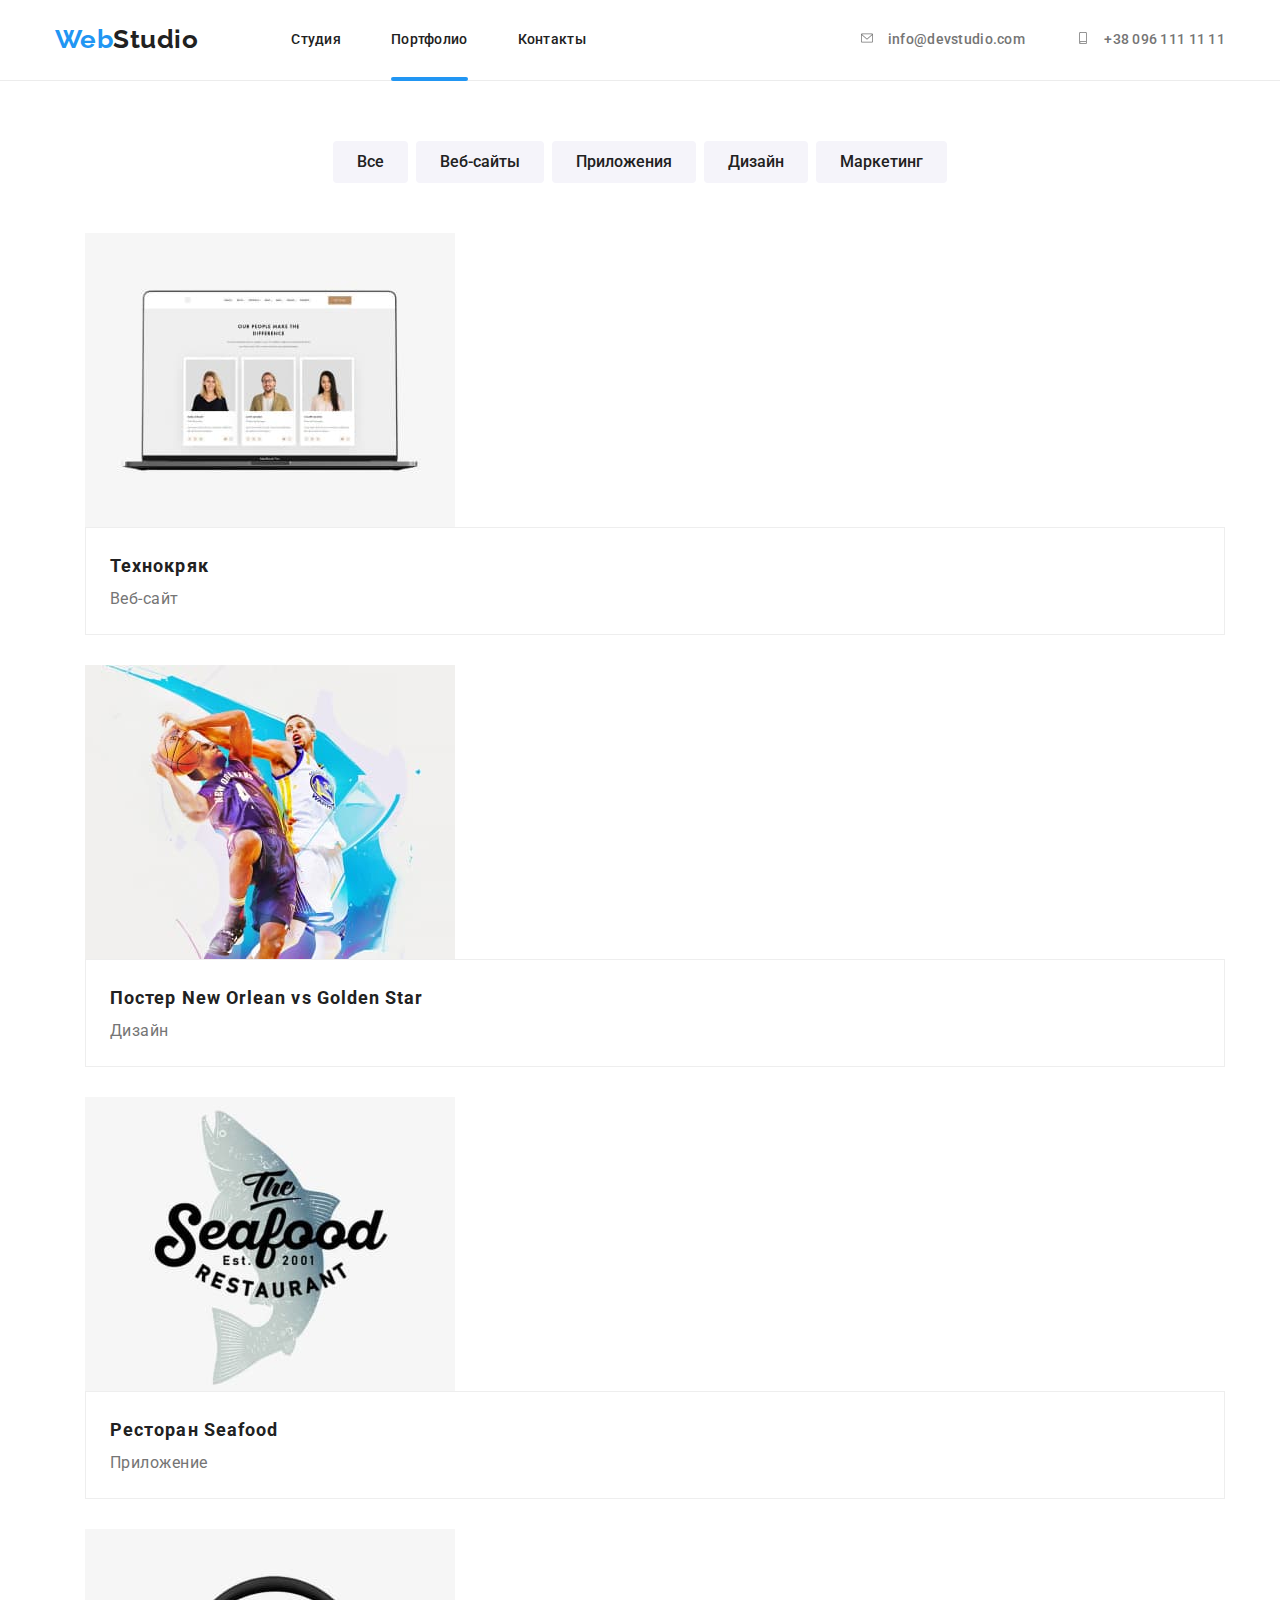
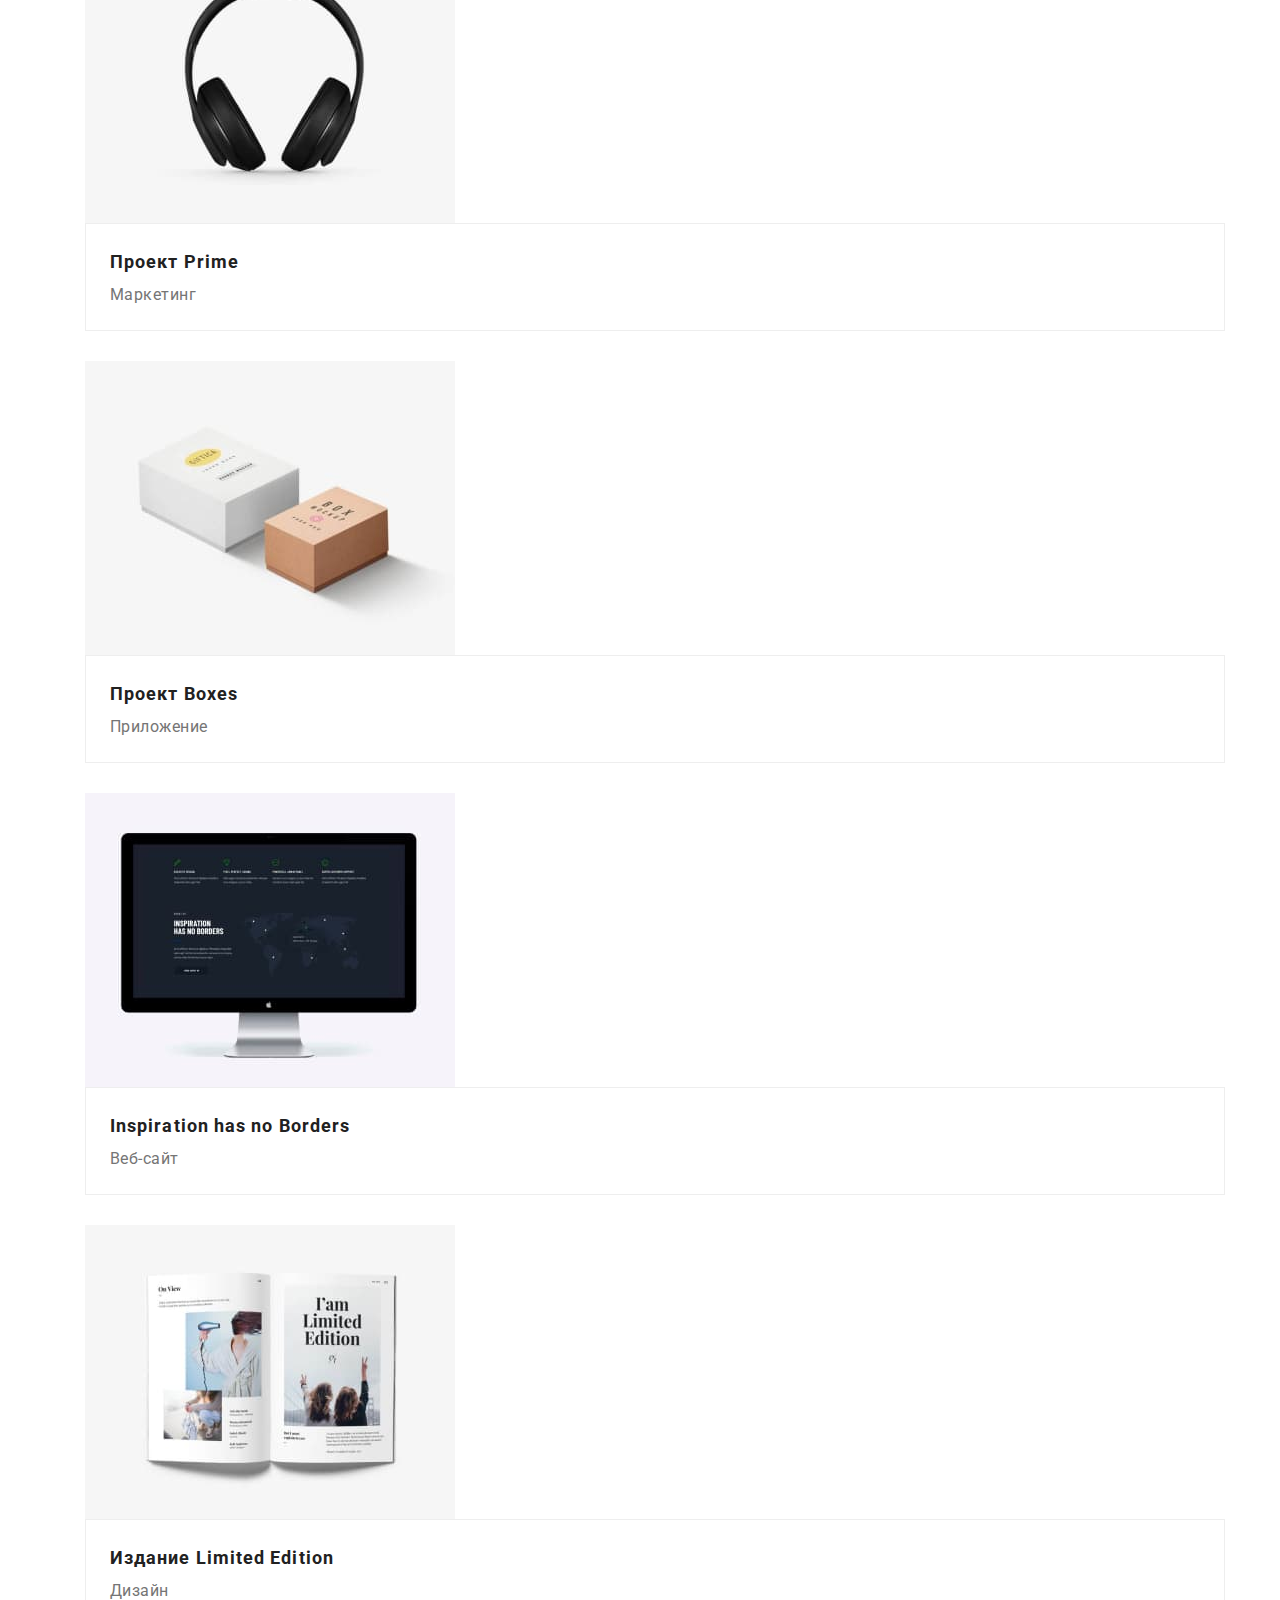
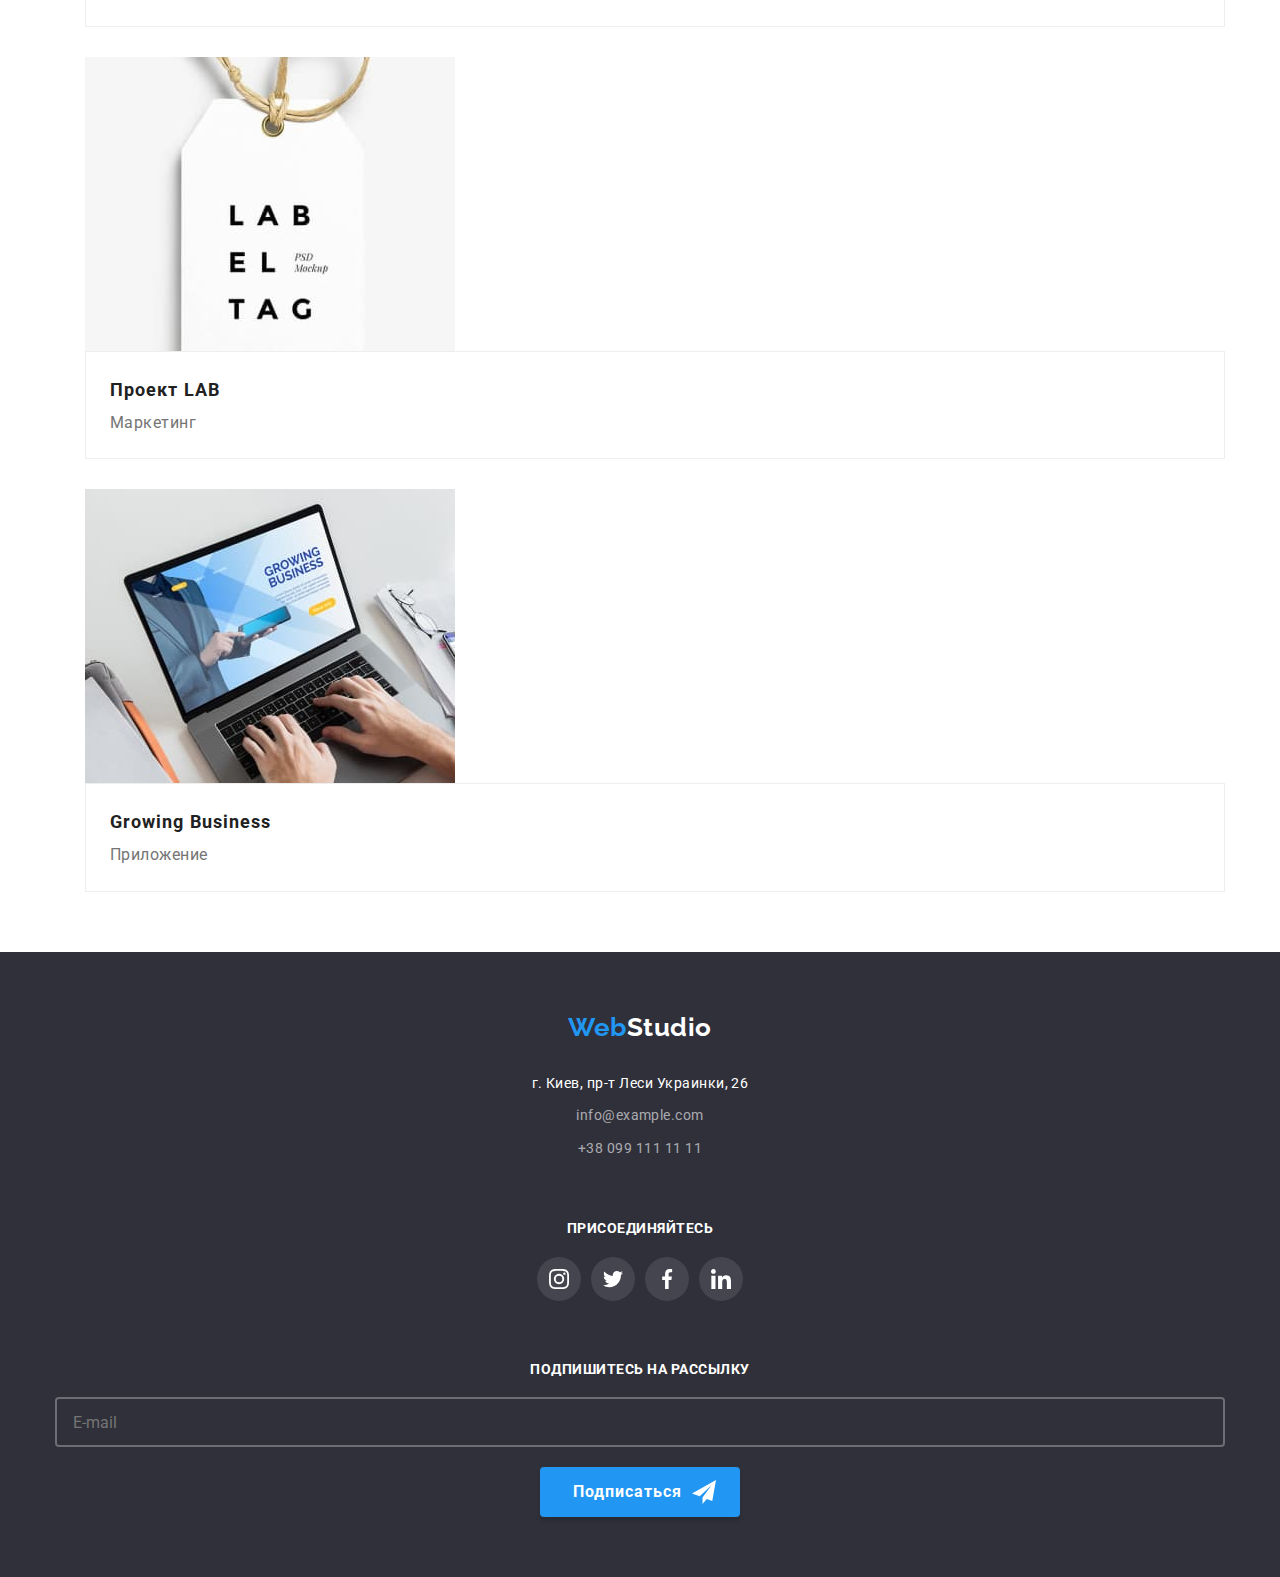
==== portfolio.html @ 8e240210 "Initial commit" ====
<!DOCTYPE html>
<html lang="ru">
  <head>
    <meta charset="UTF-8" />
    <meta http-equiv="X-UA-Compatible" content="IE=edge" />
    <meta name="viewport" content="width=device-width, initial-scale=1.0" />
    <title>Портфолио</title>
    <link
      href="https://fonts.googleapis.com/css2?family=Raleway:wght@700&family=Roboto:wght@400;500;700;900&display=swap"
      rel="stylesheet"
    />
    <link
      rel="stylesheet"
      href="https://cdnjs.cloudflare.com/ajax/libs/modern-normalize/1.1.0/modern-normalize.min.css"
    />
    <link rel="stylesheet" href="./css/main.min.css" />
  </head>
  <body>
    <header class="header">
      <div class="header__container container">
        <nav class="header__nav">
          <a href="index.html" class="logo link"
            ><span class="logo--blue">Web</span>Studio</a
          >
          <ul class="nav-list">
            <li class="nav-list__item">
              <a href="index.html" class="nav-list__link link">Студия</a>
            </li>
            <li class="nav-list__item">
              <a
                href="portfolio.html"
                class="nav-list__link nav-list__link--current link"
                >Портфолио</a
              >
            </li>
            <li class="nav-list__item">
              <a href="" class="nav-list__link link">Контакты</a>
            </li>
          </ul>
        </nav>

        <button class="mobile-menu-open" type="button" data-menu-open>
          <svg
            width="24px"
            height="16px"
            aria-label="Переключатель мобильного меню"
          >
            <use
              class="icon-mobile-nav"
              href="./images/icon.svg#icon-mobile-nav"
            ></use>
          </svg>
        </button>

        <ul class="contact-list">
          <li class="contact-list__item">
            <a href="mailto:info@devstudio.com" class="contact-list__link link">
              <svg class="contact-list__icon" width="16" height="12">
                <use href="./images/icon.svg#icon-envelope"></use>
              </svg>
              info@devstudio.com</a
            >
          </li>
          <li class="contact-list__item">
            <a href="tel:+380961111111" class="contact-list__link link">
              <svg class="contact-list__icon" width="16" height="12">
                <use href="./images/icon.svg#icon-smartphone"></use>
              </svg>
              +38 096 111 11 11</a
            >
          </li>
        </ul>
      </div>

      <div class="mobile-menu" data-menu>
        <div class="container mobile-menu__container">
          <button class="mobile-menu__button-close" data-menu-close>
            <svg class="mobile-menu__icon-close" width="19" height="19">
              <use href="./images/icon.svg#icon-close"></use>
            </svg>
          </button>
          <ul class="mobile-nav-list list">
            <li class="mobile-nav-list__item">
              <a class="mobile-nav-list__link link" href="index.html">Студія</a>
            </li>
            <li class="mobile-nav-list__item">
              <a
                class="mobile-nav-list__link mobile-nav-list__link--current link"
                href="portfolio.html"
                >Портфоліо</a
              >
            </li>
            <li class="mobile-nav-list__item">
              <a class="mobile-nav-list__link link" href="">Контакти</a>
            </li>
          </ul>
          <ul class="mobile-contact-list list">
            <li>
              <a
                class="mobile-contact-list__number link"
                href="tel:+380961111111"
                >+38 096 111 11 11</a
              >
            </li>
            <li>
              <a
                class="mobile-contact-list__mail link"
                href="mailto:info@devstudio.com"
                >info@devstudio.com</a
              >
            </li>
          </ul>
          <ul class="mobile-social-list list">
            <li class="mobile-social-list__item">Instagram</li>
            <li class="mobile-social-list__item">Twitter</li>
            <li class="mobile-social-list__item">Facebook</li>
            <li class="mobile-social-list__item">LinkedIn</li>
          </ul>
        </div>
      </div>
    </header>

    <main>
      <section class="main section">
        <!--Кнопки под футером-->
        <div class="container">
          <ul class="button-list list">
            <li class="button-list__item">
              <button type="button" class="button-list__button">Все</button>
            </li>
            <li class="button-list__item">
              <button type="button" class="button-list__button">
                Веб-сайты
              </button>
            </li>
            <li class="button-list__item">
              <button type="button" class="button-list__button">
                Приложения
              </button>
            </li>
            <li class="button-list__item">
              <button type="button" class="button-list__button">Дизайн</button>
            </li>
            <li class="button-list__item">
              <button type="button" class="button-list__button">
                Маркетинг
              </button>
            </li>
          </ul>
        </div>

        <!-- Портфолио -->
        <div class="container">
          <ul class="work-list list">
            <li class="work-list__item">
              <article class="card">
                <div class="card__thumb">
                  <picture>
                    <source
                      srcset="
                        images/desktop/portfolio-card-set/technokryak/technokryak-370.jpg    1x,
                        images/desktop/portfolio-card-set/technokryak/technokryak-370@2x.jpg 2x
                      "
                      media="(min-width: 1200px)"
                    />

                    <source
                      srcset="
                        images/tablet/portfolio-card-set/technokryak/technokryak-354.jpg    1x,
                        images/tablet/portfolio-card-set/technokryak/technokryak-354@2x.jpg 2x
                      "
                      media="(min-width: 768px)"
                    />

                    <source
                      srcset="
                        images/mobile/portfolio-card-set/technokryak/technokryak-450.jpg    1x,
                        images/mobile/portfolio-card-set/technokryak/technokryak-450@2x.jpg 2x
                      "
                      media="(max-width: 767px)"
                    />

                    <img
                      src="images/mobile/portfolio-card-set/technokryak/technokryak-450.jpg"
                      alt="вебсайт технокряк"
                    />
                  </picture>
                  <div class="card__overlay">
                    <p class="card__overlay-text">
                      Ресурс предлагает комплексные предложения с разным уровнем
                      функционала и сервисов. Все это позволит посетителю
                      получить исчерпывающие сведения о компании или частном
                      лице.
                    </p>
                  </div>
                </div>

                <div class="card-content">
                  <h2 class="card-content__title">Технокряк</h2>
                  <p class="card-content__text">Веб-сайт</p>
                </div>
              </article>
            </li>

            <li class="work-list__item">
              <article class="card">
                <div class="card__thumb">
                  <picture>
                    <source
                      srcset="
                        images/desktop/portfolio-card-set/poster-new-orlean/poster-new-orlean-370.jpg    1x,
                        images/desktop/portfolio-card-set/poster-new-orlean/poster-new-orlean-370@2x.jpg 2x
                      "
                      media="(min-width: 1200px)"
                    />

                    <source
                      srcset="
                        images/tablet/portfolio-card-set/poster-new-orlean/poster-new-orlean-354.jpg    1x,
                        images/tablet/portfolio-card-set/poster-new-orlean/poster-new-orlean-354@2x.jpg 2x
                      "
                      media="(min-width: 768px)"
                    />

                    <source
                      srcset="
                        images/mobile/portfolio-card-set/poster-new-orlean/poster-new-orlean-450.jpg    1x,
                        images/mobile/portfolio-card-set/poster-new-orlean/poster-new-orlean-450@2x.jpg 2x
                      "
                      media="(max-width: 767px)"
                    />

                    <img
                      src="images/mobile/portfolio-card-set/poster-new-orlean/poster-new-orlean-450.jpg"
                      alt=""
                    />
                  </picture>
                  <div class="card__overlay">
                    <p class="card__overlay-text">
                      Ресурс предлагает комплексные предложения с разным уровнем
                      функционала и сервисов. Все это позволит посетителю
                      получить исчерпывающие сведения о компании или частном
                      лице.
                    </p>
                  </div>
                </div>
                <div class="card-content">
                  <h2 class="card-content__title">
                    Постер New Orlean vs Golden Star
                  </h2>
                  <p class="card-content__text">Дизайн</p>
                </div>
              </article>
            </li>

            <li class="work-list__item">
              <article class="card">
                <div class="card__thumb">
                  <picture>
                    <source
                      srcset="
                        images/desktop/portfolio-card-set/seafood/seafood-370.jpg    1x,
                        images/desktop/portfolio-card-set/seafood/seafood-370@2x.jpg 2x
                      "
                      media="(min-width: 1200px)"
                    />

                    <source
                      srcset="
                        images/tablet/portfolio-card-set/seafood/seafood-354.jpg    1x,
                        images/tablet/portfolio-card-set/seafood/seafood-354@2x.jpg 2x
                      "
                      media="(min-width: 768px)"
                    />

                    <source
                      srcset="
                        images/mobile/portfolio-card-set/seafood/seafood-450.jpg    1x,
                        images/mobile/portfolio-card-set/seafood/seafood-450@2x.jpg 2x
                      "
                      media="(max-width: 767px)"
                    />

                    <img
                      src="images/mobile/portfolio-card-set/seafood/seafood-450.jpg"
                      alt=""
                    />
                  </picture>
                  <div class="card__overlay">
                    <p class="card__overlay-text">
                      Ресурс предлагает комплексные предложения с разным уровнем
                      функционала и сервисов. Все это позволит посетителю
                      получить исчерпывающие сведения о компании или частном
                      лице.
                    </p>
                  </div>
                </div>
                <div class="card-content">
                  <h2 class="card-content__title">Ресторан Seafood</h2>
                  <p class="card-content__text">Приложение</p>
                </div>
              </article>
            </li>

            <li class="work-list__item">
              <article class="card">
                <div class="card__thumb">
                  <picture>
                    <source
                      srcset="
                        images/desktop/portfolio-card-set/prime/prime-370.jpg    1x,
                        images/desktop/portfolio-card-set/prime/prime-370@2x.jpg 2x
                      "
                      media="(min-width: 1200px)"
                    />

                    <source
                      srcset="
                        images/tablet/portfolio-card-set/prime/prime-354.jpg    1x,
                        images/tablet/portfolio-card-set/prime/prime-354@2x.jpg 2x
                      "
                      media="(min-width: 768px)"
                    />

                    <source
                      srcset="
                        images/mobile/portfolio-card-set/prime/prime-450.jpg    1x,
                        images/mobile/portfolio-card-set/prime/prime-450@2x.jpg 2x
                      "
                      media="(max-width: 767px)"
                    />

                    <img
                      src="images/mobile/portfolio-card-set/prime/prime-450.jpg"
                      alt=""
                    />
                  </picture>
                  <div class="card__overlay">
                    <p class="card__overlay-text">
                      Ресурс предлагает комплексные предложения с разным уровнем
                      функционала и сервисов. Все это позволит посетителю
                      получить исчерпывающие сведения о компании или частном
                      лице.
                    </p>
                  </div>
                </div>
                <div class="card-content">
                  <h2 class="card-content__title">Проект Prime</h2>
                  <p class="card-content__text">Маркетинг</p>
                </div>
              </article>
            </li>

            <li class="work-list__item">
              <article class="card">
                <div class="card__thumb">
                  <picture>
                    <source
                      srcset="
                        images/desktop/portfolio-card-set/boxes/boxes-370.jpg    1x,
                        images/desktop/portfolio-card-set/boxes/boxes-370@2x.jpg 2x
                      "
                      media="(min-width: 1200px)"
                    />

                    <source
                      srcset="
                        images/tablet/portfolio-card-set/boxes/boxes-354.jpg    1x,
                        images/tablet/portfolio-card-set/boxes/boxes-354@2x.jpg 2x
                      "
                      media="(min-width: 768px)"
                    />

                    <source
                      srcset="
                        images/mobile/portfolio-card-set/boxes/boxes-450.jpg    1x,
                        images/mobile/portfolio-card-set/boxes/boxes-450@2x.jpg 2x
                      "
                      media="(max-width: 767px)"
                    />

                    <img
                      src="images/mobile/portfolio-card-set/boxes/boxes-450.jpg"
                      alt=""
                    />
                  </picture>
                  <div class="card__overlay">
                    <p class="card__overlay-text">
                      Ресурс предлагает комплексные предложения с разным уровнем
                      функционала и сервисов. Все это позволит посетителю
                      получить исчерпывающие сведения о компании или частном
                      лице.
                    </p>
                  </div>
                </div>
                <div class="card-content">
                  <h2 class="card-content__title">Проект Boxes</h2>
                  <p class="card-content__text">Приложение</p>
                </div>
              </article>
            </li>

            <li class="work-list__item">
              <article class="card">
                <div class="card__thumb">
                  <picture>
                    <source
                      srcset="
                        images/desktop/portfolio-card-set/inspiration/inspiration-370.jpg    1x,
                        images/desktop/portfolio-card-set/inspiration/inspiration-370@2x.jpg 2x
                      "
                      media="(min-width: 1200px)"
                    />

                    <source
                      srcset="
                        images/tablet/portfolio-card-set/inspiration/inspiration-354.jpg    1x,
                        images/tablet/portfolio-card-set/inspiration/inspiration-354@2x.jpg 2x
                      "
                      media="(min-width: 768px)"
                    />

                    <source
                      srcset="
                        images/mobile/portfolio-card-set/inspiration/inspiration-450.jpg    1x,
                        images/mobile/portfolio-card-set/inspiration/inspiration-450@2x.jpg 2x
                      "
                      media="(max-width: 767px)"
                    />

                    <img
                      src="images/mobile/portfolio-card-set/inspiration/inspiration-450.jpg"
                      alt=""
                    />
                  </picture>
                  <div class="card__overlay">
                    <p class="card__overlay-text">
                      Ресурс предлагает комплексные предложения с разным уровнем
                      функционала и сервисов. Все это позволит посетителю
                      получить исчерпывающие сведения о компании или частном
                      лице.
                    </p>
                  </div>
                </div>
                <div class="card-content">
                  <h2 class="card-content__title">
                    Inspiration has no Borders
                  </h2>
                  <p class="card-content__text">Веб-сайт</p>
                </div>
              </article>
            </li>

            <li class="work-list__item">
              <article class="card">
                <div class="card__thumb">
                  <picture>
                    <source
                      srcset="
                        images/desktop/portfolio-card-set/limited-edition/limited-edition-370.jpg    1x,
                        images/desktop/portfolio-card-set/limited-edition/limited-edition-370@2x.jpg 2x
                      "
                      media="(min-width: 1200px)"
                    />

                    <source
                      srcset="
                        images/tablet/portfolio-card-set/limited-edition/limited-edition-354.jpg    1x,
                        images/tablet/portfolio-card-set/limited-edition/limited-edition-354@2x.jpg 2x
                      "
                      media="(min-width: 768px)"
                    />

                    <source
                      srcset="
                        images/mobile/portfolio-card-set/limited-edition/limited-edition-450.jpg    1x,
                        images/mobile/portfolio-card-set/limited-edition/limited-edition-450@2x.jpg 2x
                      "
                      media="(max-width: 767px)"
                    />

                    <img
                      src="images/mobile/portfolio-card-set/limited-edition/limited-edition-450.jpg"
                      alt=""
                    />
                  </picture>
                  <div class="card__overlay">
                    <p class="card__overlay-text">
                      Ресурс предлагает комплексные предложения с разным уровнем
                      функционала и сервисов. Все это позволит посетителю
                      получить исчерпывающие сведения о компании или частном
                      лице.
                    </p>
                  </div>
                </div>
                <div class="card-content">
                  <h2 class="card-content__title">Издание Limited Edition</h2>
                  <p class="card-content__text">Дизайн</p>
                </div>
              </article>
            </li>

            <li class="work-list__item">
              <article class="card">
                <div class="card__thumb">
                  <picture>
                    <source
                      srcset="
                        images/desktop/portfolio-card-set/lab/lab-370.jpg    1x,
                        images/desktop/portfolio-card-set/lab/lab-370@2x.jpg 2x
                      "
                      media="(min-width: 1200px)"
                    />

                    <source
                      srcset="
                        images/tablet/portfolio-card-set/lab/lab-354.jpg    1x,
                        images/tablet/portfolio-card-set/lab/lab-354@2x.jpg 2x
                      "
                      media="(min-width: 768px)"
                    />

                    <source
                      srcset="
                        images/mobile/portfolio-card-set/lab/lab-450.jpg    1x,
                        images/mobile/portfolio-card-set/lab/lab-450@2x.jpg 2x
                      "
                      media="(max-width: 767px)"
                    />

                    <img
                      src="images/mobile/portfolio-card-set/lab/lab-450.jpg"
                      alt=""
                    />
                  </picture>
                  <div class="card__overlay">
                    <p class="card__overlay-text">
                      Ресурс предлагает комплексные предложения с разным уровнем
                      функционала и сервисов. Все это позволит посетителю
                      получить исчерпывающие сведения о компании или частном
                      лице.
                    </p>
                  </div>
                </div>
                <div class="card-content">
                  <h2 class="card-content__title">Проект LAB</h2>
                  <p class="card-content__text">Маркетинг</p>
                </div>
              </article>
            </li>

            <li class="work-list__item">
              <article class="card">
                <div class="card__thumb">
                  <picture>
                    <source
                      srcset="
                        images/desktop/portfolio-card-set/growing-business/growing-business-370.jpg    1x,
                        images/desktop/portfolio-card-set/growing-business/growing-business-370@2x.jpg 2x
                      "
                      media="(min-width: 1200px)"
                    />

                    <source
                      srcset="
                        images/tablet/portfolio-card-set/growing-business/growing-business-354.jpg    1x,
                        images/tablet/portfolio-card-set/growing-business/growing-business-354@2x.jpg 2x
                      "
                      media="(min-width: 768px)"
                    />

                    <source
                      srcset="
                        images/mobile/portfolio-card-set/growing-business/growing-business-450.jpg    1x,
                        images/mobile/portfolio-card-set/growing-business/growing-business-450@2x.jpg 2x
                      "
                      media="(max-width: 767px)"
                    />

                    <img
                      src="images/mobile/portfolio-card-set/growing-business/growing-business-450.jpg"
                      alt=""
                    />
                  </picture>
                  <div class="card__overlay">
                    <p class="card__overlay-text">
                      Ресурс предлагает комплексные предложения с разным уровнем
                      функционала и сервисов. Все это позволит посетителю
                      получить исчерпывающие сведения о компании или частном
                      лице.
                    </p>
                  </div>
                </div>
                <div class="card-content">
                  <h2 class="card-content__title">Growing Business</h2>
                  <p class="card-content__text">Приложение</p>
                </div>
              </article>
            </li>
          </ul>
        </div>
      </section>
    </main>

    <footer class="footer">
      <div class="container">
        <address class="adr">
          <ul class="footer-list">
            <li class="footer-list__item">
              <a href="index.html" class="logo logo--footer link"
                ><span class="logo--blue">Web</span>Studio</a
              >
            </li>
            <li class="footer-list__item">
              <a
                href="https://goo.gl/maps/AY5JssXBydzWgsubA"
                class="footer-list__address link"
                >г. Киев, пр-т Леси Украинки, 26</a
              >
            </li>
            <li class="footer-list__item">
              <a
                href="mailto:info@example.com"
                class="footer-list__contacts link"
                >info@example.com</a
              >
            </li>
            <li class="footer-list__item">
              <a href="tel:+380991111111" class="footer-list__contacts link"
                >+38 099 111 11 11</a
              >
            </li>
          </ul>
        </address>
        <div class="footer-social">
          <h2 class="footer-social__title">присоединяйтесь</h2>
          <ul class="footer-social__list">
            <li class="footer-social__item">
              <a href="" class="footer-social__bg">
                <svg class="footer-social__icon" width="20" height="20">
                  <use href="./images/icon.svg#icon-instagram"></use>
                </svg>
              </a>
            </li>

            <li class="footer-social__item">
              <a href="" class="footer-social__bg">
                <svg class="footer-social__icon" width="20" height="20">
                  <use href="./images/icon.svg#icon-twitter"></use>
                </svg>
              </a>
            </li>

            <li class="footer-social__item">
              <a href="" class="footer-social__bg">
                <svg class="footer-social__icon" width="20" height="20">
                  <use href="./images/icon.svg#icon-facebook"></use>
                </svg>
              </a>
            </li>

            <li class="footer-social__item">
              <a href="" class="footer-social__bg">
                <svg class="footer-social__icon" width="20" height="20">
                  <use href="./images/icon.svg#icon-linkedin"></use>
                </svg>
              </a>
            </li>
          </ul>
        </div>
        <div>
          <form class="footer-form">
            <label class="footer-form__label" for="mail"
              >Подпишитесь на рассылку</label
            >
            <input
              class="footer-form__input"
              type="email"
              name="mail"
              id="mail"
              placeholder="E-mail"
            />
            <button class="button" type="submit">
              Подписаться
              <svg class="button__icon-send" width="24" height="24">
                <use href="./images/icon.svg#icon-send"></use>
              </svg>
            </button>
          </form>
        </div>
      </div>
    </footer>
    <script src="./js/mobile-menu.js"></script>
  </body>
</html>
---- css/main.min.css ----
:root{--primary-text-color: #212121;--second-text-color: #757575;--accent-color: #2196f3;--white: #ffffff;--secondary-bgc: #f5f4fa;--third-bgc: #2f303a;--card-set-gap: 30px;--main-font: "Roboto";--secondary-font: "Raleway" }body{font-family:"Roboto",sans-serif;color:var(--primary-text-color);letter-spacing:.03em}h1,h2,h3,h4,h5,h6,p,div{margin:0;padding:0}ul{list-style:none;margin:0;padding:0}img{display:block;max-width:100%}.link{text-decoration:none;color:var(--primary-text-color)}.current{color:var(--accent-color)}.button{cursor:pointer}.section{padding-top:60px;padding-bottom:60px}.container{padding-left:15px;padding-right:15px;margin-left:auto;margin-right:auto}@media screen and (min-width: 480px){.container{width:480px}}@media screen and (min-width: 768px){.container{width:768px}}@media screen and (min-width: 1200px){.container{width:1200px}}.logo{padding-top:24px;padding-bottom:25px;font-family:var(--secondary-font);font-weight:700;font-size:26px;line-height:1.19;font-style:normal;color:var(--primary-text-color)}.logo--blue{color:var(--accent-color)}.logo--footer{display:block;padding:0;margin-bottom:20px;color:var(--white)}.header{border-bottom:1px solid #ececec}.header__container{display:flex;align-items:center;justify-content:space-between}.mobile-menu-open{display:inline-flex;align-items:center;justify-content:center;width:40px;height:40px;margin:0;padding:0;border:none;background-color:rgba(0,0,0,0)}@media screen and (max-width: 767px){.nav-list{display:none}.contact-list{display:none}.header{padding-top:16px;padding-bottom:16px}}@media screen and (min-width: 768px){.mobile-menu-open{display:none}.header__nav{display:flex;align-items:center}.nav-list{display:flex;margin-left:88px}.nav-list__item{position:relative}.nav-list__item:not(:last-child){margin-right:50px}.nav-list__link{display:block;padding-top:32px;padding-bottom:32px;font-weight:500;font-size:14px;line-height:1.14;letter-spacing:.02em;transition:color 250ms cubic-bezier(0.4, 0, 0.2, 1)}.nav-list__link:hover,.nav-list__link:focus{color:var(--accent-color)}.nav-list__link--current::after{position:absolute;display:block;content:"";width:100%;height:4px;border-radius:2px;background-color:var(--accent-color);bottom:-1px}.contact-list__item:not(:last-child){margin-bottom:10px}.contact-list__icon{margin-right:8px;fill:var(--second-text-color);transition:fill 250ms cubic-bezier(0.4, 0, 0.2, 1)}.contact-list__link:hover .contact-list__icon,.contact-list__link:focus .contact-list__icon{fill:var(--accent-color)}.contact-list__link{font-weight:500;font-size:14px;line-height:1.14;letter-spacing:.02em;color:var(--second-text-color);transition:color 250ms cubic-bezier(0.4, 0, 0.2, 1)}.contact-list__link.contact-list__link:hover,.contact-list__link.contact-list__link:focus{color:var(--accent-color)}}@media screen and (min-width: 1200px){.nav-list{margin-left:93px}.contact-list{display:flex;margin-left:auto}.contact-list__item{display:flex;align-items:center}.contact-list__item:not(:last-child){margin-bottom:0;margin-right:50px}.contact-list__icon{margin-right:10px}.contact-list__link{padding-top:32px;padding-bottom:32px}}.mobile-menu{position:fixed;top:0;left:0;z-index:10000;width:100%;height:100%;background-color:#fff;opacity:0;visibility:hidden;pointer-events:none;transition:opacity 250ms linear,visibility 250ms linear}.mobile-menu.is-open{opacity:1;visibility:visible;pointer-events:auto}.mobile-menu__container{position:relative;padding:48px 40px}.mobile-menu__button-close{position:absolute;top:14px;right:15px;width:40px;height:40px;margin:0;padding:0;border:none;background-color:rgba(0,0,0,0)}.mobile-menu__icon-close{fill:#212121;transition:fill 250ms linear}.mobile-menu__icon-close:hover,.mobile-menu__icon-close:focus{fill:#2196f3}.mobile-nav-list{margin-bottom:306px}.mobile-nav-list__item:not(:last-child){margin-bottom:32px}.mobile-nav-list__link{font-weight:500;font-size:40px;line-height:47px;letter-spacing:.02em;color:#212121;transition:color 250ms linear}.mobile-nav-list__link:hover,.mobile-nav-list__link:focus{color:#2196f3}.mobile-nav-list__link--current{color:#2196f3}.mobile-contact-list{margin-bottom:64px}.mobile-contact-list__number{display:block;padding-bottom:32px;font-weight:500;font-size:34px;line-height:40px;letter-spacing:.02em;color:#2196f3}.mobile-contact-list__mail{font-weight:500;font-size:24px;line-height:28px;letter-spacing:.02em;color:#757575}.mobile-social-list{display:flex}.mobile-social-list__item{font-weight:500;font-size:18px;line-height:1.22;letter-spacing:.02em;color:#2196f3}.mobile-social-list__item:not(:last-child){padding-right:10px;border-right:1px solid rgba(33,33,33,.2)}.mobile-social-list__item:not(:first-child){padding-left:10px}.hero{padding-top:200px;height:600px;margin-left:auto;margin-right:auto;text-align:center;background-color:#c4c4c4;background-image:linear-gradient(to right, rgba(47, 48, 58, 0.4), rgba(47, 48, 58, 0.4)),url(../images/hero.jpg)}.hero__title{margin-bottom:30px;font-weight:900;letter-spacing:.06em;text-transform:uppercase;color:var(--white)}.hero__button{font-weight:700;font-size:16px;line-height:1.88;letter-spacing:.06em;box-shadow:0px 4px 4px rgba(0,0,0,.15);border-radius:4px;border-color:rgba(0,0,0,0);color:var(--white);background-color:var(--accent-color);transition:color 250ms cubic-bezier(0.4, 0, 0.2, 1),background-color 250ms cubic-bezier(0.4, 0, 0.2, 1)}.hero__button:hover,.hero__button:focus{color:var(--accent-color);background-color:var(--white)}.feature-list__thumb{display:flex;align-items:center;justify-content:center;max-width:450px;height:120px;background-color:#f5f4fa;border-radius:4px;margin-bottom:30px}.feature-list__title{margin-bottom:10px;font-weight:700;font-size:14px;line-height:1.14;text-transform:uppercase;color:var(--primary-text-color)}.feature-list__text{text-align:left;font-size:14px;line-height:1.71;color:var(--second-text-color)}@media screen and (max-width: 767px){.feature-list{text-align:center}.feature-list__thumb{max-width:450px}.feature-list__item:not(:last-child){margin-bottom:30px}}@media screen and (min-width: 768px){.feature-list{display:flex;flex-wrap:wrap}.feature-list__item{width:354px}.feature-list__thumb{width:354px}}@media screen and (min-width: 1200px){.feature-list__item{width:270px}.feature-list__item:not(:last-child){margin-right:30px}.feature-list__thumb{width:270px}}.services{display:none;text-align:center;padding-bottom:94px}@media screen and (min-width: 1200px){.services{display:block}}.services__title{margin-bottom:50px;font-weight:700;font-size:36px;line-height:1.17;color:var(--primary-text-color)}.services__list{display:flex}.services__item:not(:last-child){margin-right:30px}.services__thumb{position:relative}.services__overlay{position:absolute;padding-top:27px;bottom:0;width:100%;height:70px;background-color:rgba(47,48,58,.8)}.services__text{font-weight:700;font-size:14px;line-height:1.14;text-transform:uppercase;color:var(--white)}.team{background-color:var(--secondary-bgc)}.team .container{text-align:center}.team__title{margin-bottom:30px;font-weight:700;font-size:36px;line-height:1.17;color:var(--primary-text-color)}.team-list__item{box-shadow:0px 1px 3px rgba(0,0,0,.12),0px 1px 1px rgba(0,0,0,.14),0px 2px 1px rgba(0,0,0,.2);border-radius:0px 0px 4px 4px;background-color:#fff}.team-list__item:not(:last-child){margin-bottom:30px}.team-list__card-content{padding-top:30px;padding-bottom:24px}.team-list__title{margin-bottom:10px;font-weight:500;font-size:16px;line-height:1.19;color:var(--primary-text-color)}.team-list__text{font-size:16px;line-height:1.19;color:var(--second-text-color)}.team .social-list{display:flex;justify-content:center;margin-top:16px}.team .social-list__item:not(:last-child){margin-right:10px}.team .social-list__bg{display:flex;width:44px;height:44px;border-radius:50%;align-items:center;justify-content:center;transition:background-color 250ms cubic-bezier(0.4, 0, 0.2, 1)}.team .social-list__bg:hover,.team .social-list__bg:focus{background-color:var(--accent-color)}.team .social-list__icon{fill:#afb1b8;transition:fill 250ms cubic-bezier(0.4, 0, 0.2, 1)}.team .social-list__bg:hover .social-list__icon,.team .social-list__bg:focus .social-list__icon{fill:#fff}.clients__title{margin-bottom:30px;font-weight:700;font-size:36px;line-height:1.17;text-align:center;color:var(--primary-text-color)}.clients-list{display:flex;flex-wrap:wrap;grid-gap:30px}.clients-list__item{width:210px;height:92px}.clients-list__icon{fill:#afb1b8}.clients-list__link{display:flex;width:210px;height:92px;border:1px solid #afb1b8;border-radius:4px;align-items:center;justify-content:center;transition:border 250ms cubic-bezier(0.4, 0, 0.2, 1)}.clients-list__link:hover,.clients-list__link:focus{border:1px solid var(--accent-color)}.clients-list__icon{transition:fill 250ms cubic-bezier(0.4, 0, 0.2, 1)}.clients-list__link:hover .clients-list__icon,.clients-list__link:focus .clients-list__icon{fill:var(--accent-color)}.footer{background-color:var(--third-bgc);padding-top:60px;padding-bottom:60px;text-align:center}.footer-list a{display:inline-block}.footer-list{margin-bottom:60px}.footer-list__item:not(:last-child){margin-bottom:9px}.footer-list__address{font-size:14px;font-style:normal;line-height:1.71;color:var(--white)}.footer-list__contacts{font-size:14px;font-style:normal;line-height:1.71;color:rgba(255,255,255,.6);transition:color 250ms cubic-bezier(0.4, 0, 0.2, 1)}.footer-list__contacts:hover,.footer-list__contacts:focus{color:var(--accent-color)}.footer-social__list{justify-content:center;margin-bottom:60px}.footer-social__item:not(:last-child){margin-right:10px}.footer-social__title{margin-bottom:20px;font-weight:700;font-size:14px;line-height:1.14;text-transform:uppercase;color:#fff}.footer-social__list{display:flex}.footer-social__bg{display:flex;width:44px;height:44px;background-color:rgba(255,255,255,.1);border-radius:50%;align-items:center;justify-content:center;transition:background-color 250ms cubic-bezier(0.4, 0, 0.2, 1)}.footer-social__bg:hover,.footer-social__bg:focus{background-color:var(--accent-color)}.footer-social__icon{fill:var(--white)}.footer-form__label{display:block;margin-bottom:20px;font-weight:700;font-size:14px;line-height:16px;text-transform:uppercase;color:var(--white)}.footer-form__input{margin-bottom:20px;width:100%;height:50px;padding-left:16px;color:var(--white);background-color:rgba(0,0,0,0);border:2px solid rgba(255,255,255,.3);border-radius:4px;box-shadow:drop-shadow(0px 4px 4px rgba(0, 0, 0, 0.15));transition:border-color 250ms cubic-bezier(0.4, 0, 0.2, 1)}.footer-form__input:hover,.footer-form__input:focus{outline:none;border-color:var(--accent-color)}.footer-form .button{margin-left:auto;margin-right:auto;width:200px;height:50px;padding-left:31px;box-shadow:0px 4px 4px rgba(0,0,0,.15);border-radius:4px;border-color:rgba(0,0,0,0);color:var(--white);background-color:var(--accent-color);font-weight:700;font-size:16px;line-height:1.88;display:flex;align-items:center;letter-spacing:.06em}.button__icon-send{margin-left:10px;fill:var(--white)}.button-list{display:flex;flex-wrap:wrap;margin-bottom:50px;justify-content:center}.button-list__item:not(:last-child){margin-right:8px}.button-list__button{padding-top:6px;padding-bottom:6px;padding-left:22px;padding-right:22px;font-weight:500;font-size:16px;line-height:1.62;border-radius:4px;border-color:rgba(0,0,0,0);text-align:center;color:var(--primary-text-color);background-color:var(--secondary-bgc);transition:color 250ms cubic-bezier(0.4, 0, 0.2, 1),background-color 250ms cubic-bezier(0.4, 0, 0.2, 1),box-shadow 250ms cubic-bezier(0.4, 0, 0.2, 1)}.button-list__button:hover,.button-list__button:focus{color:var(--white);background-color:var(--accent-color);box-shadow:0px 3px 1px rgba(0,0,0,.1),0px 1px 2px rgba(0,0,0,.08),0px 2px 2px rgba(0,0,0,.12)}.work-list__item{flex-basis:calc(33.3333333333% - var(--card-set-gap));margin-left:var(--card-set-gap);margin-top:var(--card-set-gap);transition:box-shadow 250ms cubic-bezier(0.4, 0, 0.2, 1)}.work-list__item:hover,.work-list__item:focus{box-shadow:0px 1px 1px rgba(0,0,0,.12),0px 4px 4px rgba(0,0,0,.06),1px 4px 6px rgba(0,0,0,.16)}.card__thumb{overflow:hidden;position:relative}.card-content{padding:20px 24px;border:1px solid #eee}.card-content__title{font-weight:700;font-size:18px;line-height:2;letter-spacing:.06em;color:var(--primary-text-color)}.card-content__text{font-size:16px;line-height:1.88;color:var(--second-text-color)}.card__overlay{position:absolute;padding:63px 24px;width:100%;height:100%;bottom:0%;opacity:0;transform:translateY(100%);transition:background-color 250ms cubic-bezier(0.4, 0, 0.2, 1),opacity 250ms cubic-bezier(0.4, 0, 0.2, 1),transform 250ms cubic-bezier(0.4, 0, 0.2, 1)}.card:hover .card__overlay,.card:focus .card__overlay{background-color:rgba(33,150,243,.9);opacity:1;transform:translateY(0)}.card__overlay-text{font-size:18px;line-height:1.56;color:var(--white)}.backdrop{position:fixed;top:0;left:0;width:100%;height:100%;background-color:rgba(0,0,0,.2);transition:opacity 250ms cubic-bezier(0.4, 0, 0.2, 1)}.backdrop.is-hidden{opacity:0;pointer-events:none}.modal{position:absolute;top:50%;left:50%;transform:translate(-50%, -50%);width:528px;height:581px;padding:40px;text-align:left;box-shadow:0px 1px 3px rgba(0,0,0,.12),0px 1px 1px rgba(0,0,0,.14),0px 2px 1px rgba(0,0,0,.2);border-radius:4px;background-color:var(--white)}.modal__close-btn{position:absolute;top:8px;right:8px;width:30px;height:30px;margin:0;padding:0;border:2px solid rgba(0,0,0,.1);border-radius:50%;background-color:rgba(0,0,0,0);cursor:pointer;transition:fill 250ms cubic-bezier(0.4, 0, 0.2, 1)}.modal__close-btn:hover{fill:var(--accent-color)}.modal__title{margin-bottom:12px;font-weight:700;font-size:20px;line-height:1.15;text-align:center;color:#212121}.form-field{position:relative}.form-field__label{margin-bottom:4px;font-size:12px;line-height:1.17;letter-spacing:.01em;color:#757575}.form-field__input{display:block;padding-left:42px;margin-bottom:10px;width:448px;height:40px;border:1px solid rgba(33,33,33,.2);border-radius:4px;transition:border-color 250ms cubic-bezier(0.4, 0, 0.2, 1)}.form-field__input:hover,.form-field__input:focus{outline:none;border-color:var(--accent-color)}.form-field__icon{fill:var(--primary-text-color);position:absolute;bottom:11px;left:13px;transition:fill 250ms cubic-bezier(0.4, 0, 0.2, 1)}.form-field__input:hover~.form-field__icon,.form-field__input:focus~.form-field__icon{fill:var(--accent-color)}.form-field__textarea{resize:none;margin-bottom:10px;width:448px;height:120px;border:1px solid rgba(33,33,33,.2);border-radius:4px;padding:12px 16px;transition:border-color 250ms cubic-bezier(0.4, 0, 0.2, 1)}.form-field__textarea:hover,.form-field__textarea:focus{outline:none;border-color:var(--accent-color)}.form-field__textarea::placeholder{font-size:14px;line-height:16px;letter-spacing:.01em;color:rgba(117,117,117,.5)}.privacy-label{display:flex;align-items:center;font-size:14px;line-height:1.71;cursor:pointer;color:#757575}.privacy-label__checkbox{-webkit-appearance:none;-moz-appearance:none;appearance:none;position:absolute}.privacy-label__icon{display:inline-block;width:16px;height:15px;margin-left:12px;margin-right:8px;border:2px solid var(--primary-text-color);border-radius:4px}.privacy-label__checkbox:checked+.privacy-label__icon{border:none;background-color:var(--accent-color);background-image:url(../images/check.svg)}.privacy-label__link{margin-left:5px;color:var(--accent-color)}.submit-button{margin-top:30px;margin-left:135px;width:200px;height:50px;background:#188ce8;box-shadow:0px 4px 4px rgba(0,0,0,.15);border-radius:4px;border-color:rgba(0,0,0,0);cursor:pointer;font-weight:700;font-size:16px;line-height:1.87;letter-spacing:.06em;color:#fff}/*# sourceMappingURL=main.min.css.map */
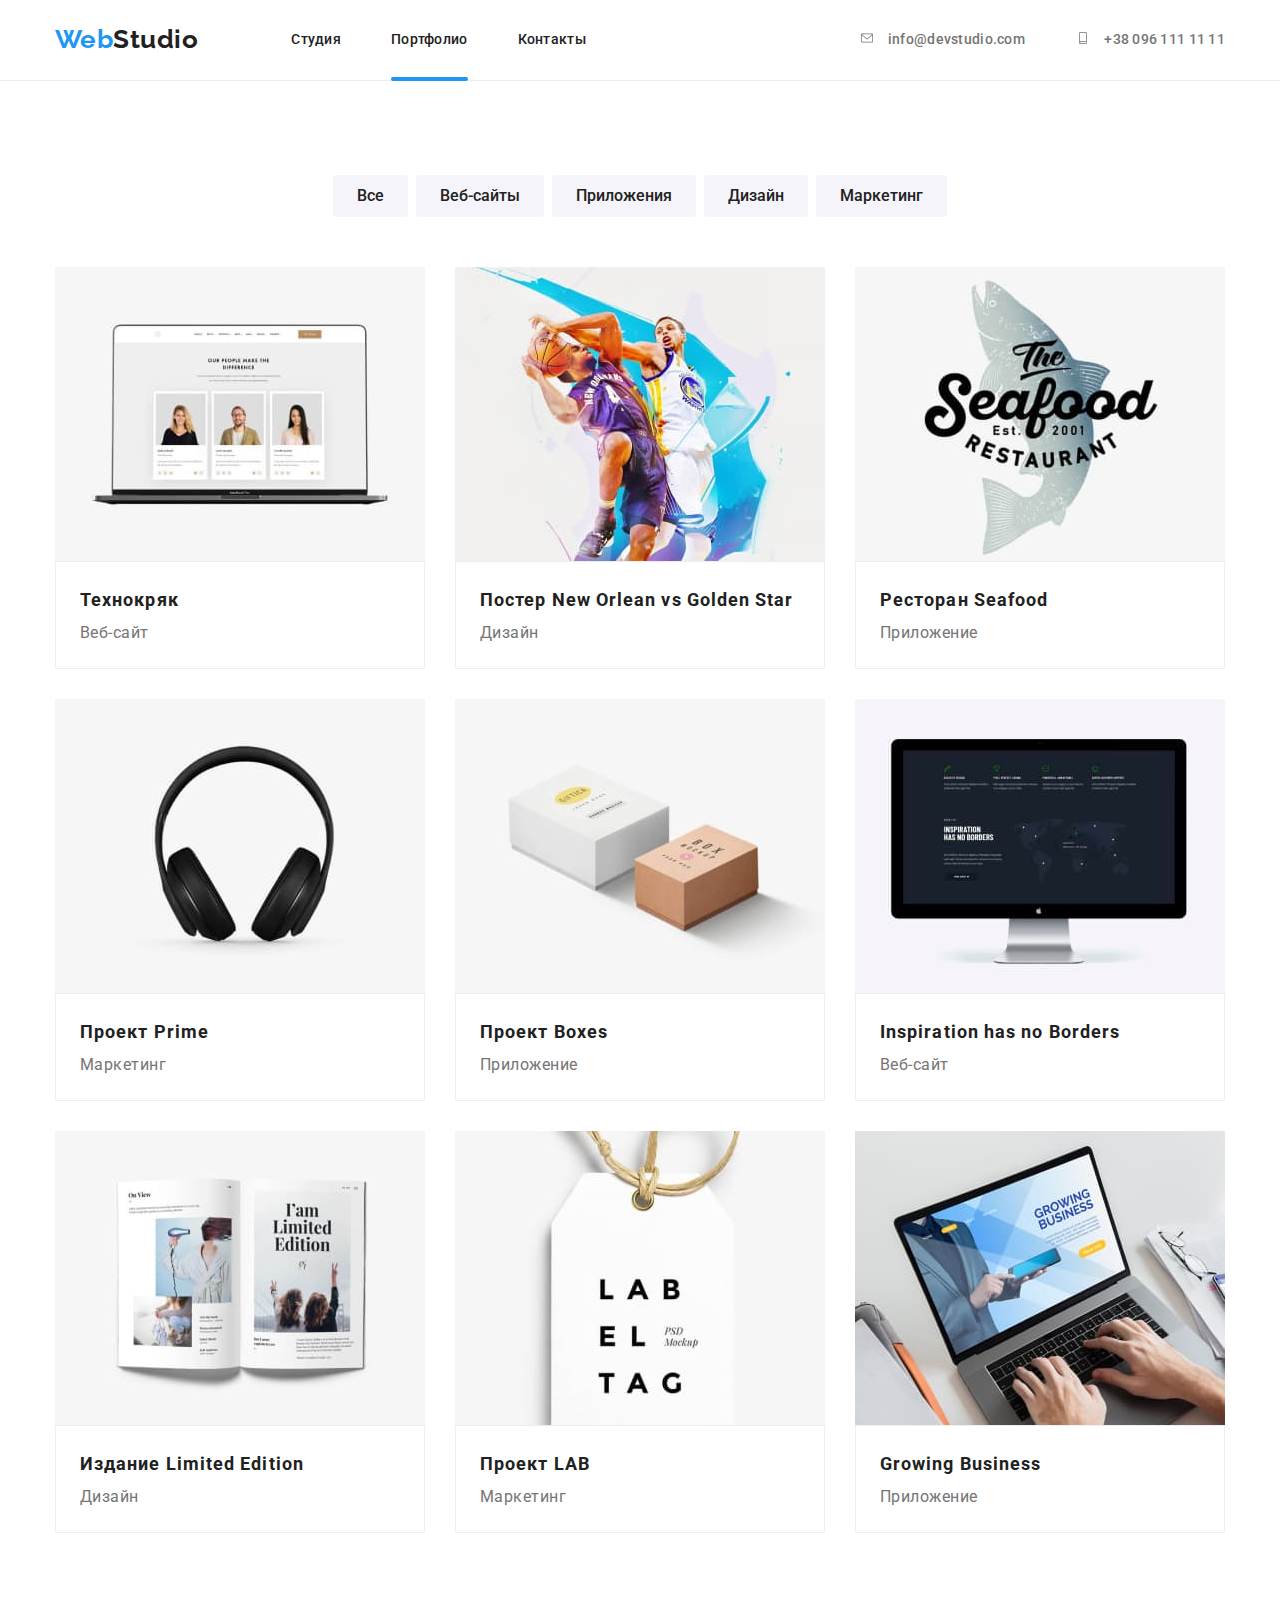
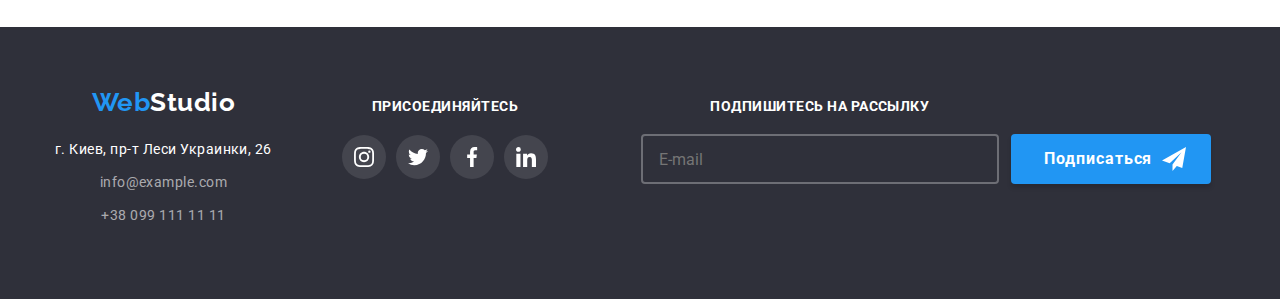
==== commit 81d4a317: "Виконано адаптивку" ====
--- a/portfolio.html
+++ b/portfolio.html
@@ -152,7 +152,7 @@
         <!-- Портфолио -->
         <div class="container">
           <ul class="work-list list">
-            <li class="work-list__item">
+            <li class="work-list__item first-one">
               <article class="card">
                 <div class="card__thumb">
                   <picture>
@@ -604,13 +604,12 @@
 
     <footer class="footer">
       <div class="container">
-        <address class="adr">
+        <div class="tablet-container">
+          <address class="adr">
+          <a href="index.html" class="logo logo--footer link"
+            ><span class="logo--blue">Web</span>Studio</a
+          >
           <ul class="footer-list">
-            <li class="footer-list__item">
-              <a href="index.html" class="logo logo--footer link"
-                ><span class="logo--blue">Web</span>Studio</a
-              >
-            </li>
             <li class="footer-list__item">
               <a
                 href="https://goo.gl/maps/AY5JssXBydzWgsubA"
@@ -668,6 +667,8 @@
             </li>
           </ul>
         </div>
+        </div>
+        
         <div>
           <form class="footer-form">
             <label class="footer-form__label" for="mail"
--- a/css/main.min.css
+++ b/css/main.min.css
@@ -1 +1 @@
-:root{--primary-text-color: #212121;--second-text-color: #757575;--accent-color: #2196f3;--white: #ffffff;--secondary-bgc: #f5f4fa;--third-bgc: #2f303a;--card-set-gap: 30px;--main-font: "Roboto";--secondary-font: "Raleway" }body{font-family:"Roboto",sans-serif;color:var(--primary-text-color);letter-spacing:.03em}h1,h2,h3,h4,h5,h6,p,div{margin:0;padding:0}ul{list-style:none;margin:0;padding:0}img{display:block;max-width:100%}.link{text-decoration:none;color:var(--primary-text-color)}.current{color:var(--accent-color)}.button{cursor:pointer}.section{padding-top:60px;padding-bottom:60px}.container{padding-left:15px;padding-right:15px;margin-left:auto;margin-right:auto}@media screen and (min-width: 480px){.container{width:480px}}@media screen and (min-width: 768px){.container{width:768px}}@media screen and (min-width: 1200px){.container{width:1200px}}.logo{padding-top:24px;padding-bottom:25px;font-family:var(--secondary-font);font-weight:700;font-size:26px;line-height:1.19;font-style:normal;color:var(--primary-text-color)}.logo--blue{color:var(--accent-color)}.logo--footer{display:block;padding:0;margin-bottom:20px;color:var(--white)}.header{border-bottom:1px solid #ececec}.header__container{display:flex;align-items:center;justify-content:space-between}.mobile-menu-open{display:inline-flex;align-items:center;justify-content:center;width:40px;height:40px;margin:0;padding:0;border:none;background-color:rgba(0,0,0,0)}@media screen and (max-width: 767px){.nav-list{display:none}.contact-list{display:none}.header{padding-top:16px;padding-bottom:16px}}@media screen and (min-width: 768px){.mobile-menu-open{display:none}.header__nav{display:flex;align-items:center}.nav-list{display:flex;margin-left:88px}.nav-list__item{position:relative}.nav-list__item:not(:last-child){margin-right:50px}.nav-list__link{display:block;padding-top:32px;padding-bottom:32px;font-weight:500;font-size:14px;line-height:1.14;letter-spacing:.02em;transition:color 250ms cubic-bezier(0.4, 0, 0.2, 1)}.nav-list__link:hover,.nav-list__link:focus{color:var(--accent-color)}.nav-list__link--current::after{position:absolute;display:block;content:"";width:100%;height:4px;border-radius:2px;background-color:var(--accent-color);bottom:-1px}.contact-list__item:not(:last-child){margin-bottom:10px}.contact-list__icon{margin-right:8px;fill:var(--second-text-color);transition:fill 250ms cubic-bezier(0.4, 0, 0.2, 1)}.contact-list__link:hover .contact-list__icon,.contact-list__link:focus .contact-list__icon{fill:var(--accent-color)}.contact-list__link{font-weight:500;font-size:14px;line-height:1.14;letter-spacing:.02em;color:var(--second-text-color);transition:color 250ms cubic-bezier(0.4, 0, 0.2, 1)}.contact-list__link.contact-list__link:hover,.contact-list__link.contact-list__link:focus{color:var(--accent-color)}}@media screen and (min-width: 1200px){.nav-list{margin-left:93px}.contact-list{display:flex;margin-left:auto}.contact-list__item{display:flex;align-items:center}.contact-list__item:not(:last-child){margin-bottom:0;margin-right:50px}.contact-list__icon{margin-right:10px}.contact-list__link{padding-top:32px;padding-bottom:32px}}.mobile-menu{position:fixed;top:0;left:0;z-index:10000;width:100%;height:100%;background-color:#fff;opacity:0;visibility:hidden;pointer-events:none;transition:opacity 250ms linear,visibility 250ms linear}.mobile-menu.is-open{opacity:1;visibility:visible;pointer-events:auto}.mobile-menu__container{position:relative;padding:48px 40px}.mobile-menu__button-close{position:absolute;top:14px;right:15px;width:40px;height:40px;margin:0;padding:0;border:none;background-color:rgba(0,0,0,0)}.mobile-menu__icon-close{fill:#212121;transition:fill 250ms linear}.mobile-menu__icon-close:hover,.mobile-menu__icon-close:focus{fill:#2196f3}.mobile-nav-list{margin-bottom:306px}.mobile-nav-list__item:not(:last-child){margin-bottom:32px}.mobile-nav-list__link{font-weight:500;font-size:40px;line-height:47px;letter-spacing:.02em;color:#212121;transition:color 250ms linear}.mobile-nav-list__link:hover,.mobile-nav-list__link:focus{color:#2196f3}.mobile-nav-list__link--current{color:#2196f3}.mobile-contact-list{margin-bottom:64px}.mobile-contact-list__number{display:block;padding-bottom:32px;font-weight:500;font-size:34px;line-height:40px;letter-spacing:.02em;color:#2196f3}.mobile-contact-list__mail{font-weight:500;font-size:24px;line-height:28px;letter-spacing:.02em;color:#757575}.mobile-social-list{display:flex}.mobile-social-list__item{font-weight:500;font-size:18px;line-height:1.22;letter-spacing:.02em;color:#2196f3}.mobile-social-list__item:not(:last-child){padding-right:10px;border-right:1px solid rgba(33,33,33,.2)}.mobile-social-list__item:not(:first-child){padding-left:10px}.hero{padding-top:200px;height:600px;margin-left:auto;margin-right:auto;text-align:center;background-color:#c4c4c4;background-image:linear-gradient(to right, rgba(47, 48, 58, 0.4), rgba(47, 48, 58, 0.4)),url(../images/hero.jpg)}.hero__title{margin-bottom:30px;font-weight:900;letter-spacing:.06em;text-transform:uppercase;color:var(--white)}.hero__button{font-weight:700;font-size:16px;line-height:1.88;letter-spacing:.06em;box-shadow:0px 4px 4px rgba(0,0,0,.15);border-radius:4px;border-color:rgba(0,0,0,0);color:var(--white);background-color:var(--accent-color);transition:color 250ms cubic-bezier(0.4, 0, 0.2, 1),background-color 250ms cubic-bezier(0.4, 0, 0.2, 1)}.hero__button:hover,.hero__button:focus{color:var(--accent-color);background-color:var(--white)}.feature-list__thumb{display:flex;align-items:center;justify-content:center;max-width:450px;height:120px;background-color:#f5f4fa;border-radius:4px;margin-bottom:30px}.feature-list__title{margin-bottom:10px;font-weight:700;font-size:14px;line-height:1.14;text-transform:uppercase;color:var(--primary-text-color)}.feature-list__text{text-align:left;font-size:14px;line-height:1.71;color:var(--second-text-color)}@media screen and (max-width: 767px){.feature-list{text-align:center}.feature-list__thumb{max-width:450px}.feature-list__item:not(:last-child){margin-bottom:30px}}@media screen and (min-width: 768px){.feature-list{display:flex;flex-wrap:wrap}.feature-list__item{width:354px}.feature-list__thumb{width:354px}}@media screen and (min-width: 1200px){.feature-list__item{width:270px}.feature-list__item:not(:last-child){margin-right:30px}.feature-list__thumb{width:270px}}.services{display:none;text-align:center;padding-bottom:94px}@media screen and (min-width: 1200px){.services{display:block}}.services__title{margin-bottom:50px;font-weight:700;font-size:36px;line-height:1.17;color:var(--primary-text-color)}.services__list{display:flex}.services__item:not(:last-child){margin-right:30px}.services__thumb{position:relative}.services__overlay{position:absolute;padding-top:27px;bottom:0;width:100%;height:70px;background-color:rgba(47,48,58,.8)}.services__text{font-weight:700;font-size:14px;line-height:1.14;text-transform:uppercase;color:var(--white)}.team{background-color:var(--secondary-bgc)}.team .container{text-align:center}.team__title{margin-bottom:30px;font-weight:700;font-size:36px;line-height:1.17;color:var(--primary-text-color)}.team-list__item{box-shadow:0px 1px 3px rgba(0,0,0,.12),0px 1px 1px rgba(0,0,0,.14),0px 2px 1px rgba(0,0,0,.2);border-radius:0px 0px 4px 4px;background-color:#fff}.team-list__item:not(:last-child){margin-bottom:30px}.team-list__card-content{padding-top:30px;padding-bottom:24px}.team-list__title{margin-bottom:10px;font-weight:500;font-size:16px;line-height:1.19;color:var(--primary-text-color)}.team-list__text{font-size:16px;line-height:1.19;color:var(--second-text-color)}.team .social-list{display:flex;justify-content:center;margin-top:16px}.team .social-list__item:not(:last-child){margin-right:10px}.team .social-list__bg{display:flex;width:44px;height:44px;border-radius:50%;align-items:center;justify-content:center;transition:background-color 250ms cubic-bezier(0.4, 0, 0.2, 1)}.team .social-list__bg:hover,.team .social-list__bg:focus{background-color:var(--accent-color)}.team .social-list__icon{fill:#afb1b8;transition:fill 250ms cubic-bezier(0.4, 0, 0.2, 1)}.team .social-list__bg:hover .social-list__icon,.team .social-list__bg:focus .social-list__icon{fill:#fff}.clients__title{margin-bottom:30px;font-weight:700;font-size:36px;line-height:1.17;text-align:center;color:var(--primary-text-color)}.clients-list{display:flex;flex-wrap:wrap;grid-gap:30px}.clients-list__item{width:210px;height:92px}.clients-list__icon{fill:#afb1b8}.clients-list__link{display:flex;width:210px;height:92px;border:1px solid #afb1b8;border-radius:4px;align-items:center;justify-content:center;transition:border 250ms cubic-bezier(0.4, 0, 0.2, 1)}.clients-list__link:hover,.clients-list__link:focus{border:1px solid var(--accent-color)}.clients-list__icon{transition:fill 250ms cubic-bezier(0.4, 0, 0.2, 1)}.clients-list__link:hover .clients-list__icon,.clients-list__link:focus .clients-list__icon{fill:var(--accent-color)}.footer{background-color:var(--third-bgc);padding-top:60px;padding-bottom:60px;text-align:center}.footer-list a{display:inline-block}.footer-list{margin-bottom:60px}.footer-list__item:not(:last-child){margin-bottom:9px}.footer-list__address{font-size:14px;font-style:normal;line-height:1.71;color:var(--white)}.footer-list__contacts{font-size:14px;font-style:normal;line-height:1.71;color:rgba(255,255,255,.6);transition:color 250ms cubic-bezier(0.4, 0, 0.2, 1)}.footer-list__contacts:hover,.footer-list__contacts:focus{color:var(--accent-color)}.footer-social__list{justify-content:center;margin-bottom:60px}.footer-social__item:not(:last-child){margin-right:10px}.footer-social__title{margin-bottom:20px;font-weight:700;font-size:14px;line-height:1.14;text-transform:uppercase;color:#fff}.footer-social__list{display:flex}.footer-social__bg{display:flex;width:44px;height:44px;background-color:rgba(255,255,255,.1);border-radius:50%;align-items:center;justify-content:center;transition:background-color 250ms cubic-bezier(0.4, 0, 0.2, 1)}.footer-social__bg:hover,.footer-social__bg:focus{background-color:var(--accent-color)}.footer-social__icon{fill:var(--white)}.footer-form__label{display:block;margin-bottom:20px;font-weight:700;font-size:14px;line-height:16px;text-transform:uppercase;color:var(--white)}.footer-form__input{margin-bottom:20px;width:100%;height:50px;padding-left:16px;color:var(--white);background-color:rgba(0,0,0,0);border:2px solid rgba(255,255,255,.3);border-radius:4px;box-shadow:drop-shadow(0px 4px 4px rgba(0, 0, 0, 0.15));transition:border-color 250ms cubic-bezier(0.4, 0, 0.2, 1)}.footer-form__input:hover,.footer-form__input:focus{outline:none;border-color:var(--accent-color)}.footer-form .button{margin-left:auto;margin-right:auto;width:200px;height:50px;padding-left:31px;box-shadow:0px 4px 4px rgba(0,0,0,.15);border-radius:4px;border-color:rgba(0,0,0,0);color:var(--white);background-color:var(--accent-color);font-weight:700;font-size:16px;line-height:1.88;display:flex;align-items:center;letter-spacing:.06em}.button__icon-send{margin-left:10px;fill:var(--white)}.button-list{display:flex;flex-wrap:wrap;margin-bottom:50px;justify-content:center}.button-list__item:not(:last-child){margin-right:8px}.button-list__button{padding-top:6px;padding-bottom:6px;padding-left:22px;padding-right:22px;font-weight:500;font-size:16px;line-height:1.62;border-radius:4px;border-color:rgba(0,0,0,0);text-align:center;color:var(--primary-text-color);background-color:var(--secondary-bgc);transition:color 250ms cubic-bezier(0.4, 0, 0.2, 1),background-color 250ms cubic-bezier(0.4, 0, 0.2, 1),box-shadow 250ms cubic-bezier(0.4, 0, 0.2, 1)}.button-list__button:hover,.button-list__button:focus{color:var(--white);background-color:var(--accent-color);box-shadow:0px 3px 1px rgba(0,0,0,.1),0px 1px 2px rgba(0,0,0,.08),0px 2px 2px rgba(0,0,0,.12)}.work-list__item{flex-basis:calc(33.3333333333% - var(--card-set-gap));margin-left:var(--card-set-gap);margin-top:var(--card-set-gap);transition:box-shadow 250ms cubic-bezier(0.4, 0, 0.2, 1)}.work-list__item:hover,.work-list__item:focus{box-shadow:0px 1px 1px rgba(0,0,0,.12),0px 4px 4px rgba(0,0,0,.06),1px 4px 6px rgba(0,0,0,.16)}.card__thumb{overflow:hidden;position:relative}.card-content{padding:20px 24px;border:1px solid #eee}.card-content__title{font-weight:700;font-size:18px;line-height:2;letter-spacing:.06em;color:var(--primary-text-color)}.card-content__text{font-size:16px;line-height:1.88;color:var(--second-text-color)}.card__overlay{position:absolute;padding:63px 24px;width:100%;height:100%;bottom:0%;opacity:0;transform:translateY(100%);transition:background-color 250ms cubic-bezier(0.4, 0, 0.2, 1),opacity 250ms cubic-bezier(0.4, 0, 0.2, 1),transform 250ms cubic-bezier(0.4, 0, 0.2, 1)}.card:hover .card__overlay,.card:focus .card__overlay{background-color:rgba(33,150,243,.9);opacity:1;transform:translateY(0)}.card__overlay-text{font-size:18px;line-height:1.56;color:var(--white)}.backdrop{position:fixed;top:0;left:0;width:100%;height:100%;background-color:rgba(0,0,0,.2);transition:opacity 250ms cubic-bezier(0.4, 0, 0.2, 1)}.backdrop.is-hidden{opacity:0;pointer-events:none}.modal{position:absolute;top:50%;left:50%;transform:translate(-50%, -50%);width:528px;height:581px;padding:40px;text-align:left;box-shadow:0px 1px 3px rgba(0,0,0,.12),0px 1px 1px rgba(0,0,0,.14),0px 2px 1px rgba(0,0,0,.2);border-radius:4px;background-color:var(--white)}.modal__close-btn{position:absolute;top:8px;right:8px;width:30px;height:30px;margin:0;padding:0;border:2px solid rgba(0,0,0,.1);border-radius:50%;background-color:rgba(0,0,0,0);cursor:pointer;transition:fill 250ms cubic-bezier(0.4, 0, 0.2, 1)}.modal__close-btn:hover{fill:var(--accent-color)}.modal__title{margin-bottom:12px;font-weight:700;font-size:20px;line-height:1.15;text-align:center;color:#212121}.form-field{position:relative}.form-field__label{margin-bottom:4px;font-size:12px;line-height:1.17;letter-spacing:.01em;color:#757575}.form-field__input{display:block;padding-left:42px;margin-bottom:10px;width:448px;height:40px;border:1px solid rgba(33,33,33,.2);border-radius:4px;transition:border-color 250ms cubic-bezier(0.4, 0, 0.2, 1)}.form-field__input:hover,.form-field__input:focus{outline:none;border-color:var(--accent-color)}.form-field__icon{fill:var(--primary-text-color);position:absolute;bottom:11px;left:13px;transition:fill 250ms cubic-bezier(0.4, 0, 0.2, 1)}.form-field__input:hover~.form-field__icon,.form-field__input:focus~.form-field__icon{fill:var(--accent-color)}.form-field__textarea{resize:none;margin-bottom:10px;width:448px;height:120px;border:1px solid rgba(33,33,33,.2);border-radius:4px;padding:12px 16px;transition:border-color 250ms cubic-bezier(0.4, 0, 0.2, 1)}.form-field__textarea:hover,.form-field__textarea:focus{outline:none;border-color:var(--accent-color)}.form-field__textarea::placeholder{font-size:14px;line-height:16px;letter-spacing:.01em;color:rgba(117,117,117,.5)}.privacy-label{display:flex;align-items:center;font-size:14px;line-height:1.71;cursor:pointer;color:#757575}.privacy-label__checkbox{-webkit-appearance:none;-moz-appearance:none;appearance:none;position:absolute}.privacy-label__icon{display:inline-block;width:16px;height:15px;margin-left:12px;margin-right:8px;border:2px solid var(--primary-text-color);border-radius:4px}.privacy-label__checkbox:checked+.privacy-label__icon{border:none;background-color:var(--accent-color);background-image:url(../images/check.svg)}.privacy-label__link{margin-left:5px;color:var(--accent-color)}.submit-button{margin-top:30px;margin-left:135px;width:200px;height:50px;background:#188ce8;box-shadow:0px 4px 4px rgba(0,0,0,.15);border-radius:4px;border-color:rgba(0,0,0,0);cursor:pointer;font-weight:700;font-size:16px;line-height:1.87;letter-spacing:.06em;color:#fff}/*# sourceMappingURL=main.min.css.map */+:root{--primary-text-color: #212121;--second-text-color: #757575;--accent-color: #2196f3;--white: #ffffff;--secondary-bgc: #f5f4fa;--third-bgc: #2f303a;--card-set-gap: 30px;--main-font: "Roboto";--secondary-font: "Raleway" }body{font-family:"Roboto",sans-serif;color:var(--primary-text-color);letter-spacing:.03em}h1,h2,h3,h4,h5,h6,p,div{margin:0;padding:0}ul{list-style:none;margin:0;padding:0}img{display:block;max-width:100%}.link{text-decoration:none;color:var(--primary-text-color)}.current{color:var(--accent-color)}.button{cursor:pointer}.section{padding-top:60px;padding-bottom:60px}@media screen and (min-width: 1200px){.section{padding-top:94px;padding-bottom:94px}}.container{padding-left:15px;padding-right:15px;margin-left:auto;margin-right:auto}@media screen and (min-width: 480px){.container{width:480px}}@media screen and (min-width: 768px){.container{width:768px}}@media screen and (min-width: 1200px){.container{width:1200px}}.logo{padding-top:24px;padding-bottom:25px;font-family:var(--secondary-font);font-weight:700;font-size:26px;line-height:1.19;font-style:normal;color:var(--primary-text-color)}.logo--blue{color:var(--accent-color)}.logo--footer{display:block;padding:0;margin-bottom:20px;color:var(--white)}.header{border-bottom:1px solid #ececec}.header__container{display:flex;align-items:center;justify-content:space-between}.mobile-menu-open{display:inline-flex;align-items:center;justify-content:center;width:40px;height:40px;margin:0;padding:0;border:none;background-color:rgba(0,0,0,0)}@media screen and (max-width: 767px){.nav-list{display:none}.contact-list{display:none}.header{padding-top:16px;padding-bottom:16px}}@media screen and (min-width: 768px){.mobile-menu-open{display:none}.header__nav{display:flex;align-items:center}.nav-list{display:flex;margin-left:88px}.nav-list__item{position:relative}.nav-list__item:not(:last-child){margin-right:50px}.nav-list__link{display:block;padding-top:32px;padding-bottom:32px;font-weight:500;font-size:14px;line-height:1.14;letter-spacing:.02em;transition:color 250ms cubic-bezier(0.4, 0, 0.2, 1)}.nav-list__link:hover,.nav-list__link:focus{color:var(--accent-color)}.nav-list__link--current::after{position:absolute;display:block;content:"";width:100%;height:4px;border-radius:2px;background-color:var(--accent-color);bottom:-1px}.contact-list__item:not(:last-child){margin-bottom:10px}.contact-list__icon{margin-right:8px;fill:var(--second-text-color);transition:fill 250ms cubic-bezier(0.4, 0, 0.2, 1)}.contact-list__link:hover .contact-list__icon,.contact-list__link:focus .contact-list__icon{fill:var(--accent-color)}.contact-list__link{font-weight:500;font-size:14px;line-height:1.14;letter-spacing:.02em;color:var(--second-text-color);transition:color 250ms cubic-bezier(0.4, 0, 0.2, 1)}.contact-list__link.contact-list__link:hover,.contact-list__link.contact-list__link:focus{color:var(--accent-color)}}@media screen and (min-width: 1200px){.nav-list{margin-left:93px}.contact-list{display:flex;margin-left:auto}.contact-list__item{display:flex;align-items:center}.contact-list__item:not(:last-child){margin-bottom:0;margin-right:50px}.contact-list__icon{margin-right:10px}.contact-list__link{padding-top:32px;padding-bottom:32px}}.mobile-menu{position:fixed;top:0;left:0;z-index:10000;width:100%;height:100%;background-color:#fff;opacity:0;visibility:hidden;pointer-events:none;transition:opacity 250ms linear,visibility 250ms linear}.mobile-menu.is-open{opacity:1;visibility:visible;pointer-events:auto}.mobile-menu__container{position:relative;padding:48px 40px}.mobile-menu__button-close{position:absolute;top:14px;right:15px;width:40px;height:40px;margin:0;padding:0;border:none;background-color:rgba(0,0,0,0)}.mobile-menu__icon-close{fill:#212121;transition:fill 250ms linear}.mobile-menu__icon-close:hover,.mobile-menu__icon-close:focus{fill:#2196f3}.mobile-nav-list{margin-bottom:302px}.mobile-nav-list__item:not(:last-child){margin-bottom:32px}.mobile-nav-list__link{font-weight:500;font-size:40px;line-height:1.17;letter-spacing:.02em;color:#212121;transition:color 250ms linear}.mobile-nav-list__link:hover,.mobile-nav-list__link:focus{color:#2196f3}.mobile-nav-list__link--current{color:#2196f3}.mobile-contact-list{margin-bottom:64px}.mobile-contact-list__number{display:block;padding-bottom:32px;font-weight:500;font-size:34px;line-height:40px;letter-spacing:.02em;color:#2196f3}.mobile-contact-list__mail{font-weight:500;font-size:24px;line-height:28px;letter-spacing:.02em;color:#757575}.mobile-social-list{display:flex}.mobile-social-list__item{font-weight:500;font-size:18px;line-height:1.22;letter-spacing:.02em;color:#2196f3}.mobile-social-list__item:not(:last-child){padding-right:10px;border-right:1px solid rgba(33,33,33,.2)}.mobile-social-list__item:not(:first-child){padding-left:10px}.hero{margin-left:auto;margin-right:auto;text-align:center;background-color:#c4c4c4}.hero__title{margin-bottom:30px;letter-spacing:.06em;text-transform:uppercase;color:var(--white)}.hero__button{width:200px;height:50px;font-weight:700;font-size:16px;line-height:1.88;letter-spacing:.06em;box-shadow:0px 4px 4px rgba(0,0,0,.15);border-radius:4px;border-color:rgba(0,0,0,0);color:var(--white);background-color:var(--accent-color);transition:color 250ms cubic-bezier(0.4, 0, 0.2, 1),background-color 250ms cubic-bezier(0.4, 0, 0.2, 1)}.hero__button:hover,.hero__button:focus{color:var(--accent-color);background-color:var(--white)}@media screen and (max-width: 767px){.hero{width:480px;height:400px;padding-top:118px;background-image:linear-gradient(to right, rgba(47, 48, 58, 0.4), rgba(47, 48, 58, 0.4)),url(../images/hero-480.jpg)}.hero__title{font-weight:900;font-size:26px;line-height:1.62}}@media screen and (min-width: 768px)and (max-width: 1199px){.hero{width:768px;height:400px;padding-top:118px;background-image:linear-gradient(to right, rgba(47, 48, 58, 0.4), rgba(47, 48, 58, 0.4)),url(../images/hero-768.jpg)}.hero__title{font-weight:900;font-size:26px;line-height:1.62}}@media screen and (min-width: 1200px){.hero{max-width:1600px;height:600px;padding-top:200px;background-image:linear-gradient(to right, rgba(47, 48, 58, 0.4), rgba(47, 48, 58, 0.4)),url(../images/hero-1600.jpg)}.hero__title{font-weight:900;font-size:44px;line-height:1.36}.hero__button{width:216px}}.feature-list__thumb{display:flex;align-items:center;justify-content:center;max-width:450px;height:120px;background-color:#f5f4fa;border-radius:4px;margin-bottom:30px}.feature-list__title{margin-bottom:10px;font-weight:700;font-size:14px;line-height:1.14;text-transform:uppercase;color:var(--primary-text-color)}.feature-list__text{text-align:left;font-size:14px;line-height:1.71;color:var(--second-text-color)}@media screen and (max-width: 767px){.feature-list{text-align:center}.feature-list__thumb{max-width:450px}.feature-list__item:not(:last-child){margin-bottom:30px}}@media screen and (min-width: 768px){.feature-list{display:flex;flex-wrap:wrap}.feature-list__item{width:354px}.feature-list__thumb{width:354px}}@media screen and (min-width: 768px)and (max-width: 1199px){.feature-list{margin:-15px}.feature-list__item{margin:15px}}@media screen and (min-width: 1200px){.feature-list__item{width:270px}.feature-list__item:not(:last-child){margin-right:30px}.feature-list__thumb{width:270px}}.services{display:none;text-align:center;padding-bottom:94px}@media screen and (min-width: 1200px){.services{display:block}}.services__title{margin-bottom:50px;font-weight:700;font-size:36px;line-height:1.17;color:var(--primary-text-color)}.services__list{display:flex}.services__item:not(:last-child){margin-right:30px}.services__thumb{position:relative}.services__overlay{position:absolute;padding-top:27px;bottom:0;width:100%;height:70px;background-color:rgba(47,48,58,.8)}.services__text{font-weight:700;font-size:14px;line-height:1.14;text-transform:uppercase;color:var(--white)}.team{background-color:var(--secondary-bgc)}.team .container{text-align:center}.team__title{margin-bottom:30px;font-weight:700;font-size:36px;line-height:1.17;color:var(--primary-text-color)}.team-list__item{box-shadow:0px 1px 3px rgba(0,0,0,.12),0px 1px 1px rgba(0,0,0,.14),0px 2px 1px rgba(0,0,0,.2);border-radius:0px 0px 4px 4px;background-color:#fff}.team-list__card-content{padding-top:30px;padding-bottom:24px}.team-list__title{margin-bottom:10px;font-weight:500;font-size:16px;line-height:1.19;color:var(--primary-text-color)}.team-list__text{font-size:16px;line-height:1.19;color:var(--second-text-color)}.team .social-list{display:flex;justify-content:center;margin-top:16px}.team .social-list__item:not(:last-child){margin-right:10px}.team .social-list__bg{display:flex;width:44px;height:44px;border-radius:50%;align-items:center;justify-content:center;transition:background-color 250ms cubic-bezier(0.4, 0, 0.2, 1)}.team .social-list__bg:hover,.team .social-list__bg:focus{background-color:var(--accent-color)}.team .social-list__icon{fill:#afb1b8;transition:fill 250ms cubic-bezier(0.4, 0, 0.2, 1)}.team .social-list__bg:hover .social-list__icon,.team .social-list__bg:focus .social-list__icon{fill:#fff}@media screen and (max-width: 767px){.team-list__item:not(:last-child){margin-bottom:30px}}@media screen and (min-width: 768px){.team-list{display:flex;flex-wrap:wrap}}@media screen and (min-width: 768px)and (max-width: 1199px){.team-list{margin:-15px}.team-list__item{margin:15px}}@media screen and (min-width: 1200px){.team__title{margin-bottom:50px}.team-list__item:not(:last-child){margin-right:30px}}.clients__title{margin-bottom:30px;font-weight:700;font-size:28px;line-height:1.17;text-align:center;color:var(--primary-text-color)}.clients-list{display:flex;flex-wrap:wrap}.clients-list__icon{fill:#afb1b8}.clients-list__link{display:flex;height:92px;border:1px solid #afb1b8;border-radius:4px;align-items:center;justify-content:center;transition:border 250ms cubic-bezier(0.4, 0, 0.2, 1)}.clients-list__link:hover,.clients-list__link:focus{border:1px solid var(--accent-color)}@media screen and (max-width: 479px){.clients-list__item{width:50%;padding:16px;height:92px}.clients-list__item:nth-child(-n+4){margin-bottom:30px}}@media screen and (min-width: 480px)and (max-width: 767px){.clients-list{margin:-15px}.clients-list__link{margin:15px;width:210px}}@media screen and (min-width: 768px){.clients-list{display:flex;flex-wrap:wrap;justify-content:center}.clients-list__link{width:210px}}@media screen and (min-width: 768px)and (max-width: 1199px){.clients-list{margin:-15px}.clients-list__item{margin:15px}}@media screen and (min-width: 1200px){.clients__title{font-size:28px}.clients-list{flex-wrap:nowrap}.clients-list__item:not(:last-child){margin-right:30px}.clients-list__link{width:170px}}.clients-list__icon{transition:fill 250ms cubic-bezier(0.4, 0, 0.2, 1)}.clients-list__link:hover .clients-list__icon,.clients-list__link:focus .clients-list__icon{fill:var(--accent-color)}.footer{background-color:var(--third-bgc);padding-top:60px;padding-bottom:60px;text-align:center}.footer-list a{display:inline-block}.footer-list{margin-bottom:60px}.footer-list__item:not(:last-child){margin-bottom:9px}.footer-list__address{font-size:14px;font-style:normal;line-height:1.71;color:var(--white)}.footer-list__contacts{font-size:14px;font-style:normal;line-height:1.71;color:rgba(255,255,255,.6);transition:color 250ms cubic-bezier(0.4, 0, 0.2, 1)}.footer-list__contacts:hover,.footer-list__contacts:focus{color:var(--accent-color)}.footer-social__list{justify-content:center;margin-bottom:60px}.footer-social__item:not(:last-child){margin-right:10px}.footer-social__title{margin-bottom:20px;font-weight:700;font-size:14px;line-height:1.14;text-transform:uppercase;color:#fff}.footer-social__list{display:flex}.footer-social__bg{display:flex;width:44px;height:44px;background-color:rgba(255,255,255,.1);border-radius:50%;align-items:center;justify-content:center;transition:background-color 250ms cubic-bezier(0.4, 0, 0.2, 1)}.footer-social__bg:hover,.footer-social__bg:focus{background-color:var(--accent-color)}.footer-social__icon{fill:var(--white)}.footer-form__label{display:block;margin-bottom:20px;font-weight:700;font-size:14px;line-height:16px;text-transform:uppercase;color:var(--white)}.footer-form__input{margin-bottom:20px;width:100%;height:50px;padding-left:16px;color:var(--white);background-color:rgba(0,0,0,0);border:2px solid rgba(255,255,255,.3);border-radius:4px;box-shadow:drop-shadow(0px 4px 4px rgba(0, 0, 0, 0.15));transition:border-color 250ms cubic-bezier(0.4, 0, 0.2, 1)}.footer-form__input:hover,.footer-form__input:focus{outline:none;border-color:var(--accent-color)}.footer-form .button{margin-left:auto;margin-right:auto;width:200px;height:50px;padding-left:31px;box-shadow:0px 4px 4px rgba(0,0,0,.15);border-radius:4px;border-color:rgba(0,0,0,0);color:var(--white);background-color:var(--accent-color);font-weight:700;font-size:16px;line-height:1.88;display:flex;align-items:center;letter-spacing:.06em}.button__icon-send{margin-left:10px;fill:var(--white)}@media screen and (min-width: 768px)and (max-width: 1199px){.tablet-container{display:flex;justify-content:space-around}.footer-form__input{width:450px}}@media screen and (min-width: 1200px){.footer .container{display:flex;align-items:baseline}.tablet-container{align-items:baseline;display:flex}.footer-list{margin-bottom:0}.footer-social{margin-left:70px;margin-right:93px}.footer-form{position:relative}.footer-form__input{margin-bottom:0;width:358px}.footer-form .button{position:absolute;left:370px;bottom:0}}.button-list{display:flex;flex-wrap:wrap;margin-bottom:50px;justify-content:left}.button-list__item:not(:last-child){margin-right:8px}.button-list__button{padding-top:6px;padding-bottom:6px;padding-left:22px;padding-right:22px;font-weight:500;font-size:16px;line-height:1.62;border-radius:4px;border-color:rgba(0,0,0,0);text-align:center;color:var(--primary-text-color);background-color:var(--secondary-bgc);transition:color 250ms cubic-bezier(0.4, 0, 0.2, 1),background-color 250ms cubic-bezier(0.4, 0, 0.2, 1),box-shadow 250ms cubic-bezier(0.4, 0, 0.2, 1)}.button-list__button:hover,.button-list__button:focus{color:var(--white);background-color:var(--accent-color);box-shadow:0px 3px 1px rgba(0,0,0,.1),0px 1px 2px rgba(0,0,0,.08),0px 2px 2px rgba(0,0,0,.12)}@media screen and (max-width: 767px){.button-list__item:nth-child(-n+3){margin-bottom:15px}}@media screen and (min-width: 768px){.button-list{justify-content:center}}.work-list__item{transition:box-shadow 250ms cubic-bezier(0.4, 0, 0.2, 1)}.work-list__item:hover,.work-list__item:focus{box-shadow:0px 1px 1px rgba(0,0,0,.12),0px 4px 4px rgba(0,0,0,.06),1px 4px 6px rgba(0,0,0,.16)}.card__thumb{overflow:hidden;position:relative}.card-content{padding:20px 24px;border:1px solid #eee}.card-content__title{font-weight:700;font-size:18px;line-height:2;letter-spacing:.06em;color:var(--primary-text-color)}.card-content__text{font-size:16px;line-height:1.88;color:var(--second-text-color)}.card__overlay{position:absolute;padding:63px 24px;width:100%;height:100%;bottom:0%;opacity:0;transform:translateY(100%);transition:background-color 250ms cubic-bezier(0.4, 0, 0.2, 1),opacity 250ms cubic-bezier(0.4, 0, 0.2, 1),transform 250ms cubic-bezier(0.4, 0, 0.2, 1)}.card:hover .card__overlay,.card:focus .card__overlay{background-color:rgba(33,150,243,.9);opacity:1;transform:translateY(0)}.card__overlay-text{font-size:18px;line-height:1.56;color:var(--white)}@media screen and (max-width: 767px){.work-list__item:not(:last-child){margin-bottom:30px}}@media screen and (min-width: 768px){.work-list{display:flex;flex-wrap:wrap;margin:-15px}.work-list__item{margin:15px}}@media screen and (min-width: 768px)and (max-width: 1199px){.card-content{width:354px}.first-one .card-content{padding-bottom:56px}}.backdrop{position:fixed;top:0;left:0;width:100%;height:100%;background-color:rgba(0,0,0,.2);transition:opacity 250ms cubic-bezier(0.4, 0, 0.2, 1)}.backdrop.is-hidden{opacity:0;pointer-events:none}.modal{position:absolute;top:50%;left:50%;transform:translate(-50%, -50%);width:528px;height:581px;padding:40px;text-align:left;box-shadow:0px 1px 3px rgba(0,0,0,.12),0px 1px 1px rgba(0,0,0,.14),0px 2px 1px rgba(0,0,0,.2);border-radius:4px;background-color:var(--white)}.modal__close-btn{position:absolute;top:8px;right:8px;width:30px;height:30px;margin:0;padding:0;border:2px solid rgba(0,0,0,.1);border-radius:50%;background-color:rgba(0,0,0,0);cursor:pointer;transition:fill 250ms cubic-bezier(0.4, 0, 0.2, 1)}.modal__close-btn:hover{fill:var(--accent-color)}.modal__title{margin-bottom:12px;font-weight:700;font-size:20px;line-height:1.15;text-align:center;color:#212121}@media screen and (max-width: 479px){.modal{width:94%;height:90%;margin-top:30px}}@media screen and (min-width: 480px){.modal{width:450px}}@media screen and (min-width: 1200px){.modal{width:528px}}.form-field{position:relative}.form-field__label{margin-bottom:4px;font-size:12px;line-height:1.17;letter-spacing:.01em;color:#757575}.form-field__input{display:block;padding-left:42px;margin-bottom:10px;width:448px;height:40px;border:1px solid rgba(33,33,33,.2);border-radius:4px;transition:border-color 250ms cubic-bezier(0.4, 0, 0.2, 1)}.form-field__input:hover,.form-field__input:focus{outline:none;border-color:var(--accent-color)}.form-field__icon{fill:var(--primary-text-color);position:absolute;bottom:11px;left:13px;transition:fill 250ms cubic-bezier(0.4, 0, 0.2, 1)}.form-field__input:hover~.form-field__icon,.form-field__input:focus~.form-field__icon{fill:var(--accent-color)}.form-field__textarea{resize:none;margin-bottom:10px;width:448px;height:120px;border:1px solid rgba(33,33,33,.2);border-radius:4px;padding:12px 16px;transition:border-color 250ms cubic-bezier(0.4, 0, 0.2, 1)}.form-field__textarea:hover,.form-field__textarea:focus{outline:none;border-color:var(--accent-color)}.form-field__textarea::placeholder{font-size:14px;line-height:16px;letter-spacing:.01em;color:rgba(117,117,117,.5)}.privacy-label{display:flex;align-items:center;font-size:14px;line-height:1.71;cursor:pointer;color:#757575}.privacy-label__checkbox{-webkit-appearance:none;-moz-appearance:none;appearance:none;position:absolute}.privacy-label__icon{display:inline-block;width:16px;height:15px;border:2px solid var(--primary-text-color);border-radius:4px}.privacy-label__checkbox:checked+.privacy-label__icon{border:none;background-color:var(--accent-color);background-image:url(../images/check.svg)}.privacy-label__link{margin-left:5px;color:var(--accent-color)}.submit-button{width:200px;height:50px;background:#188ce8;box-shadow:0px 4px 4px rgba(0,0,0,.15);border-radius:4px;border-color:rgba(0,0,0,0);cursor:pointer;font-weight:700;font-size:16px;line-height:1.87;letter-spacing:.06em;color:#fff}@media screen and (max-width: 479px){.form-field__input{width:100%}.form-field__textarea{width:100%}.privacy-label{font-size:12px;line-height:14px;letter-spacing:.03em}.privacy-label__icon{margin-left:0}.submit-button{margin-top:20px;margin-left:20%}}@media screen and (min-width: 480px){.form-field__input{width:100%}.form-field__textarea{width:100%}.privacy-label{font-size:12px;line-height:1.16;letter-spacing:.03em}.submit-button{margin-top:30px;margin-left:85px}}@media screen and (min-width: 1200px){.privacy-label{font-size:14px;line-height:1.71}.privacy-label__icon{margin-left:12px;margin-right:8px}.submit-button{margin-left:124px}}/*# sourceMappingURL=main.min.css.map */